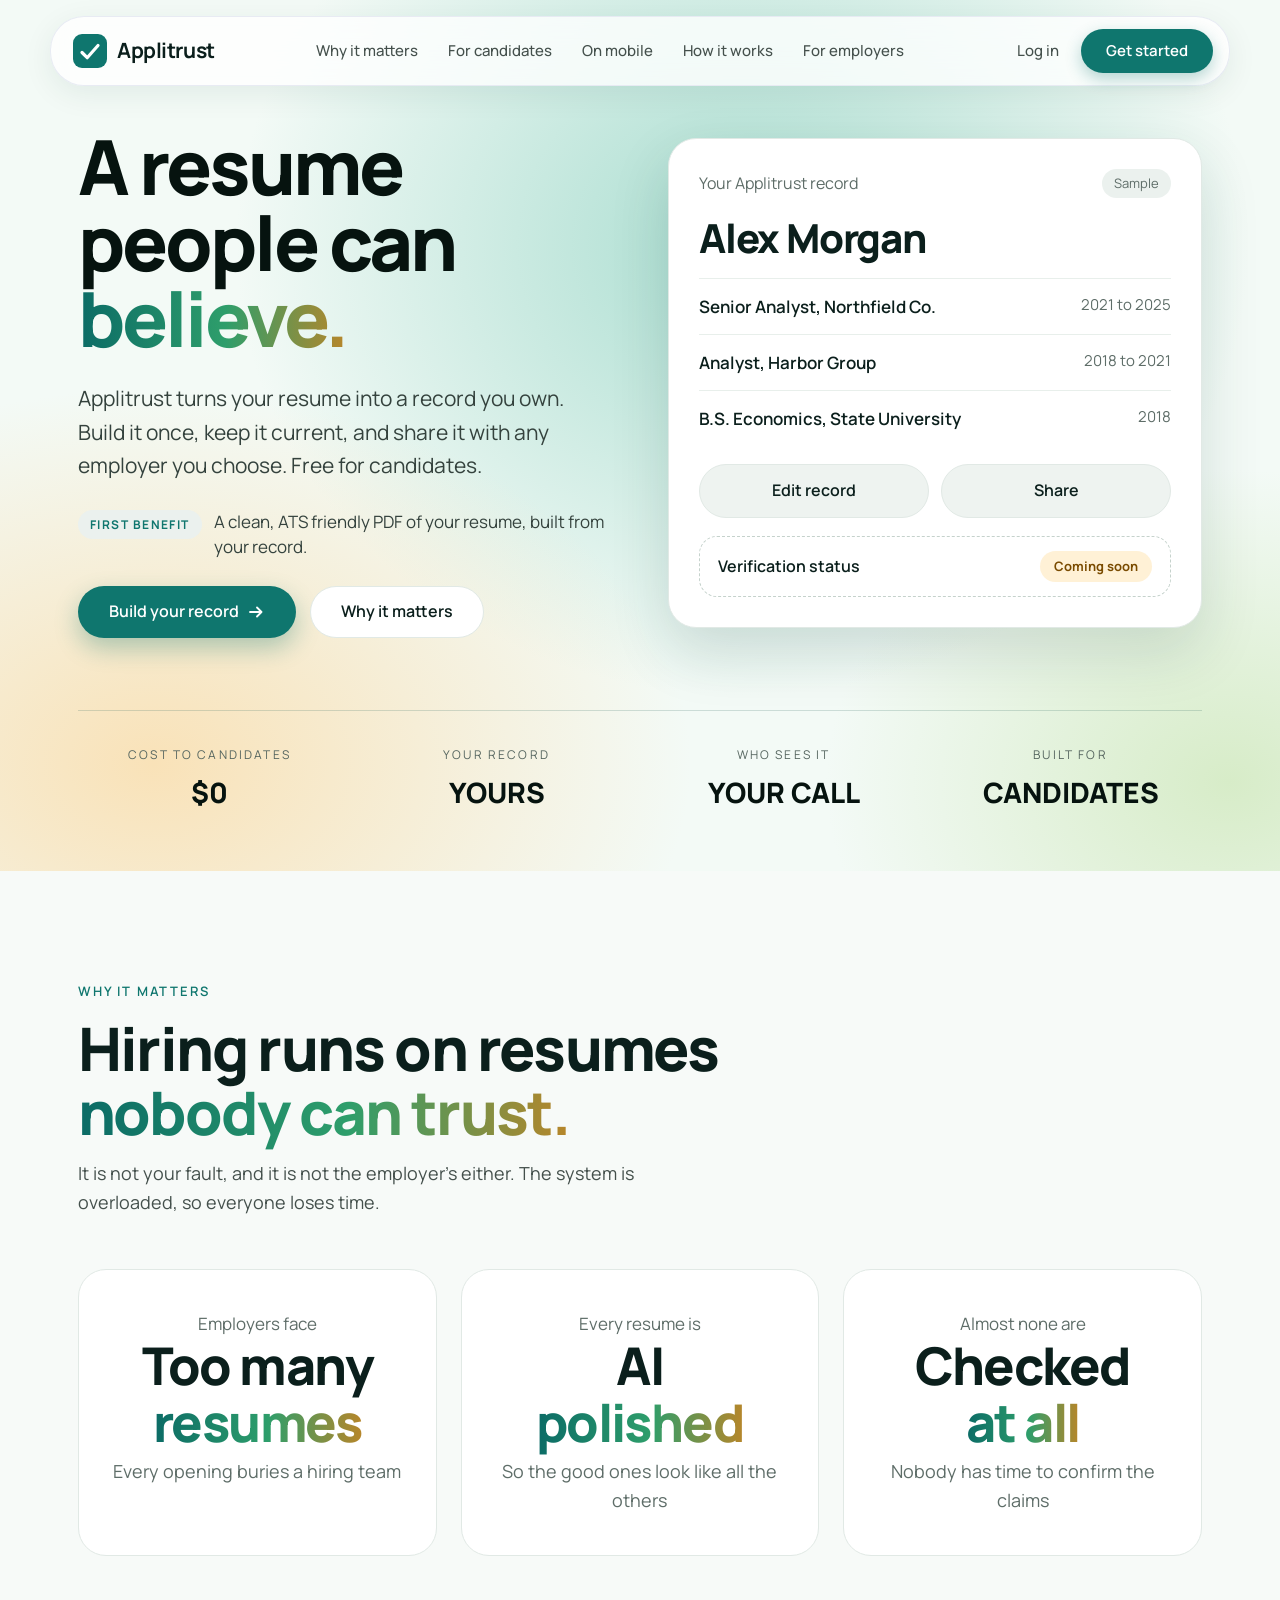
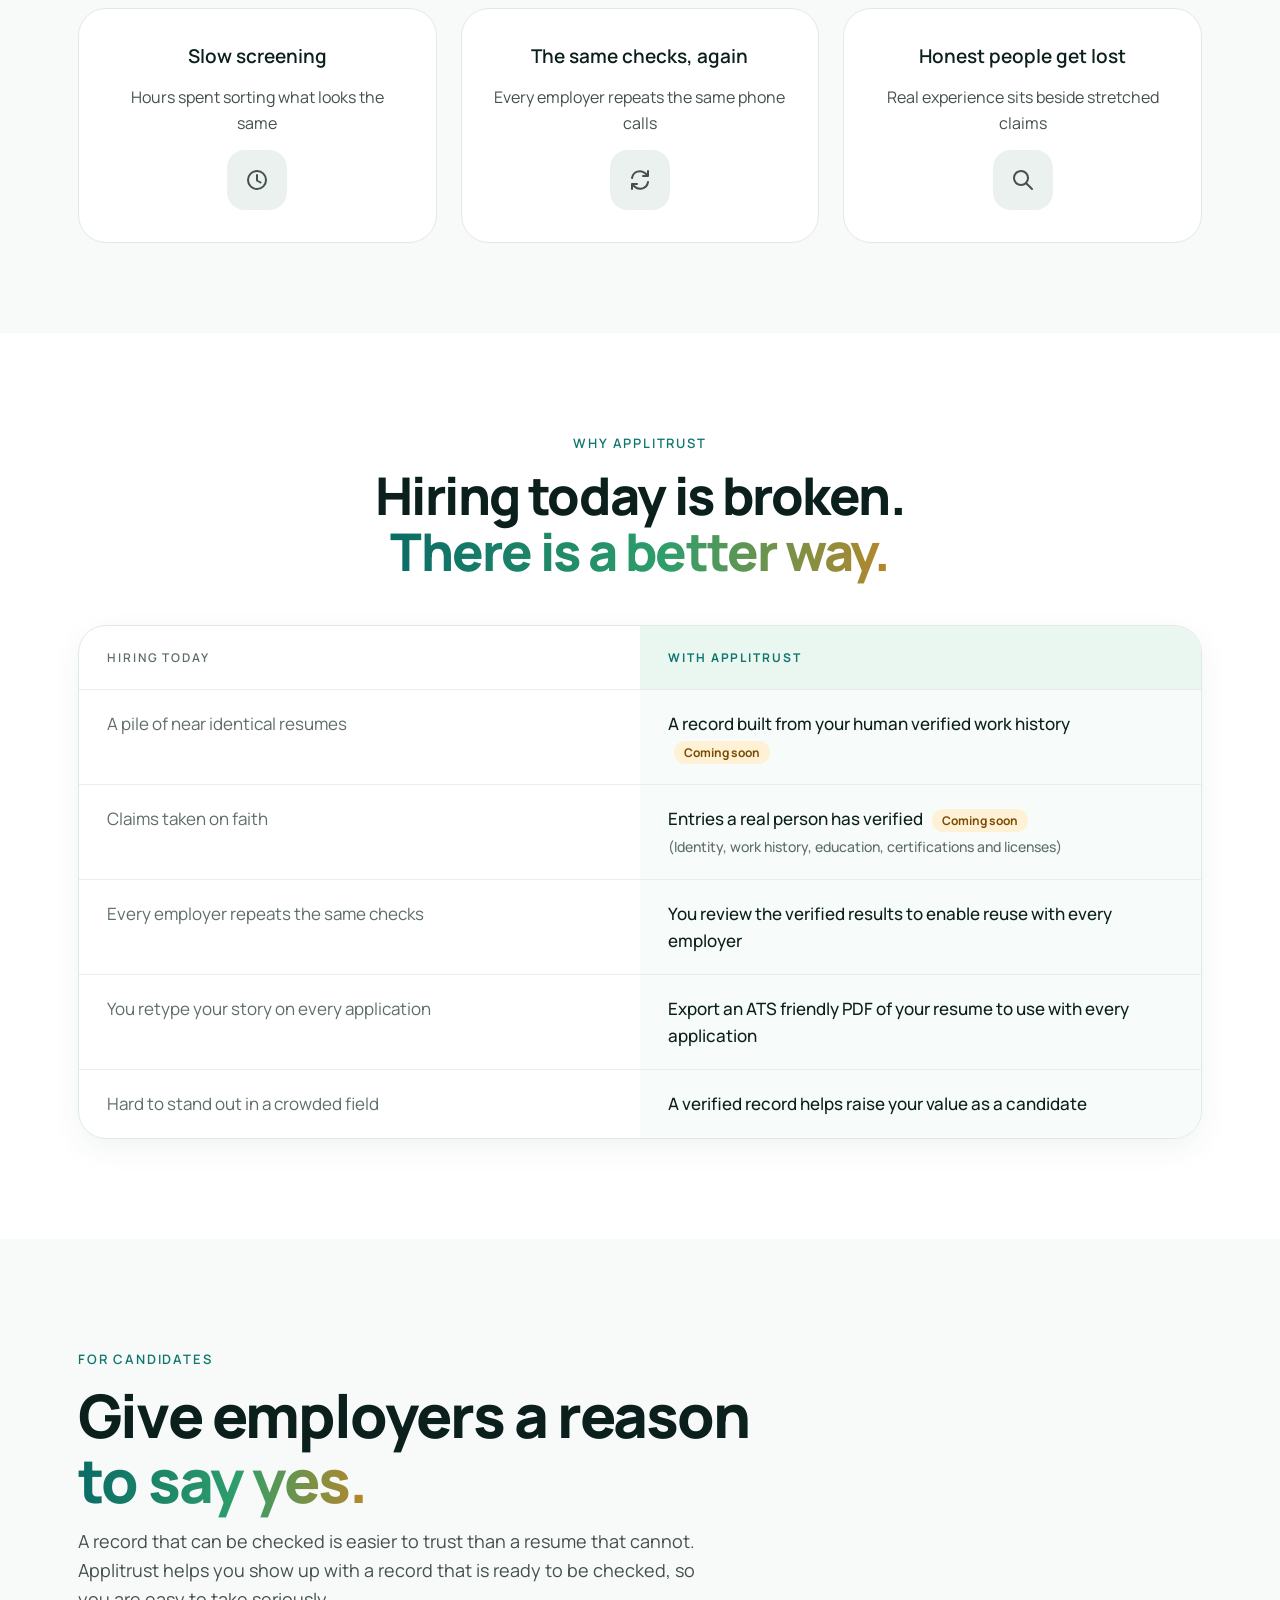
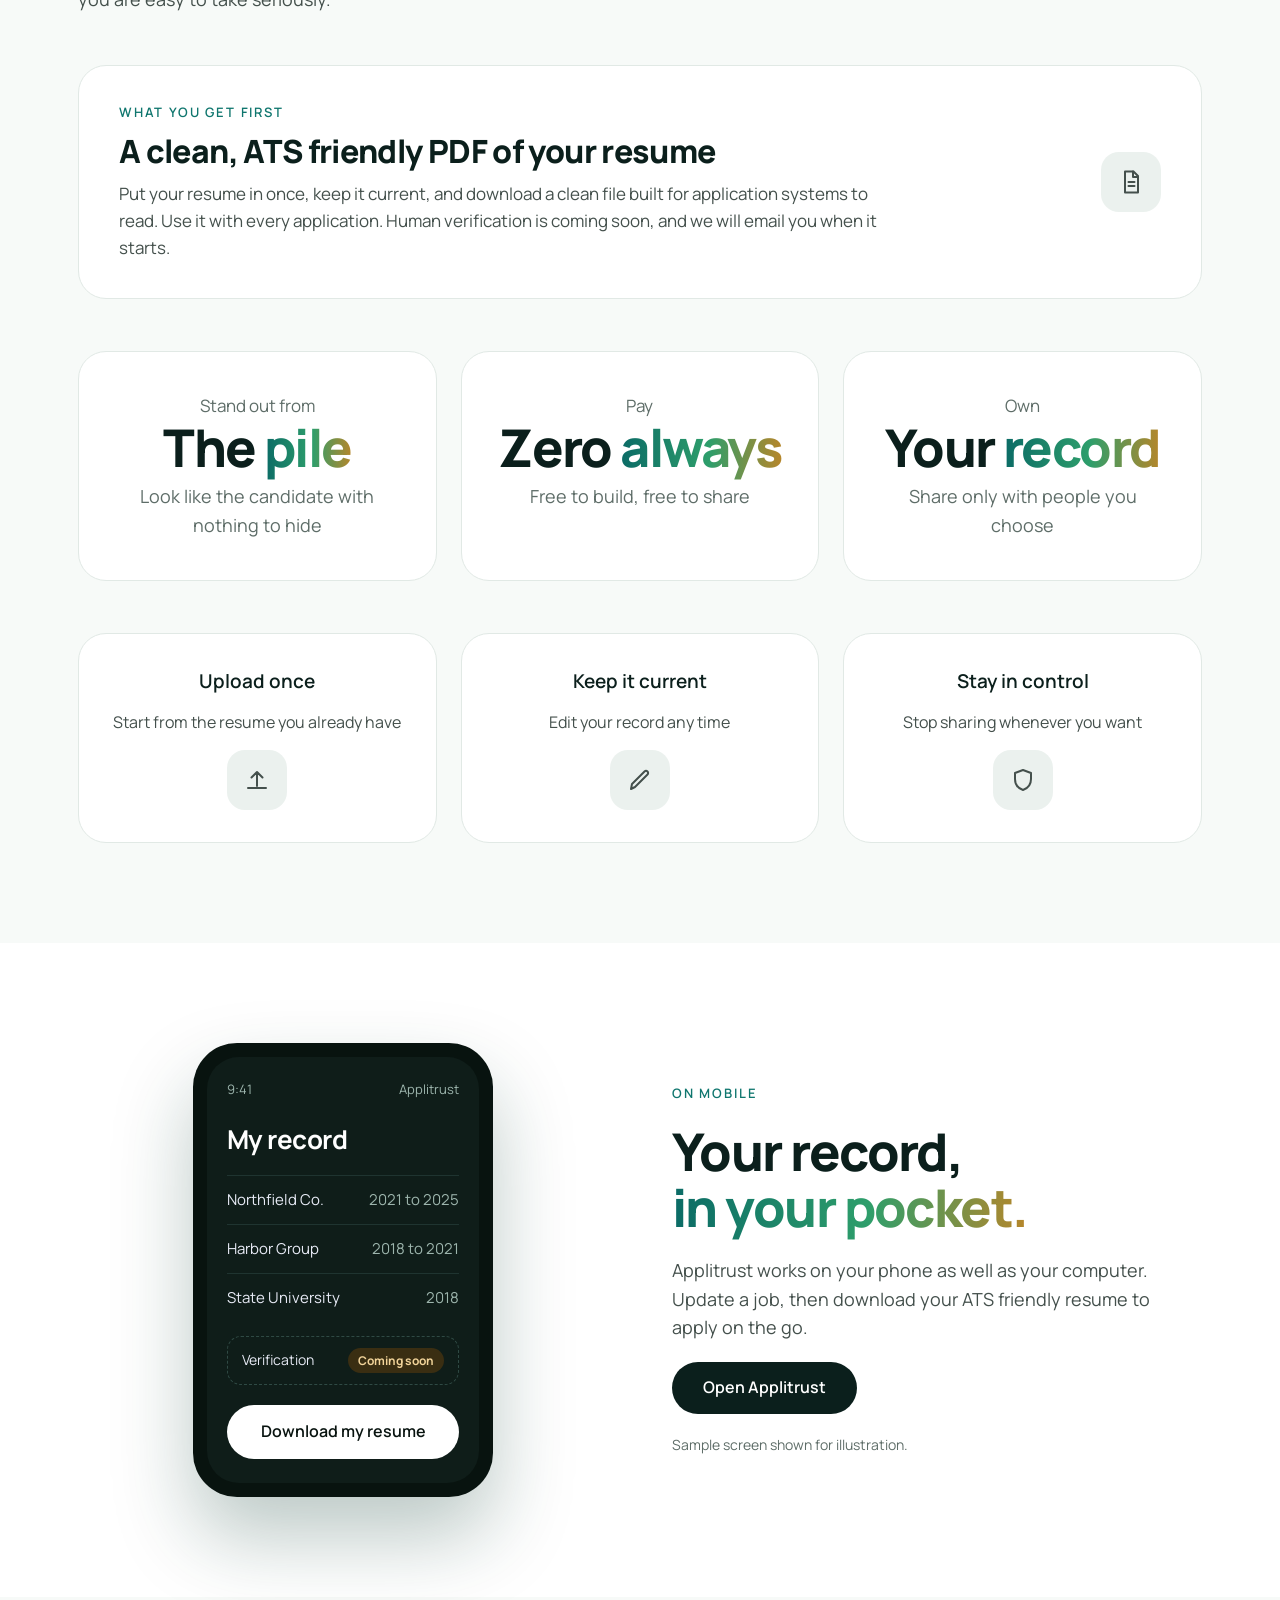
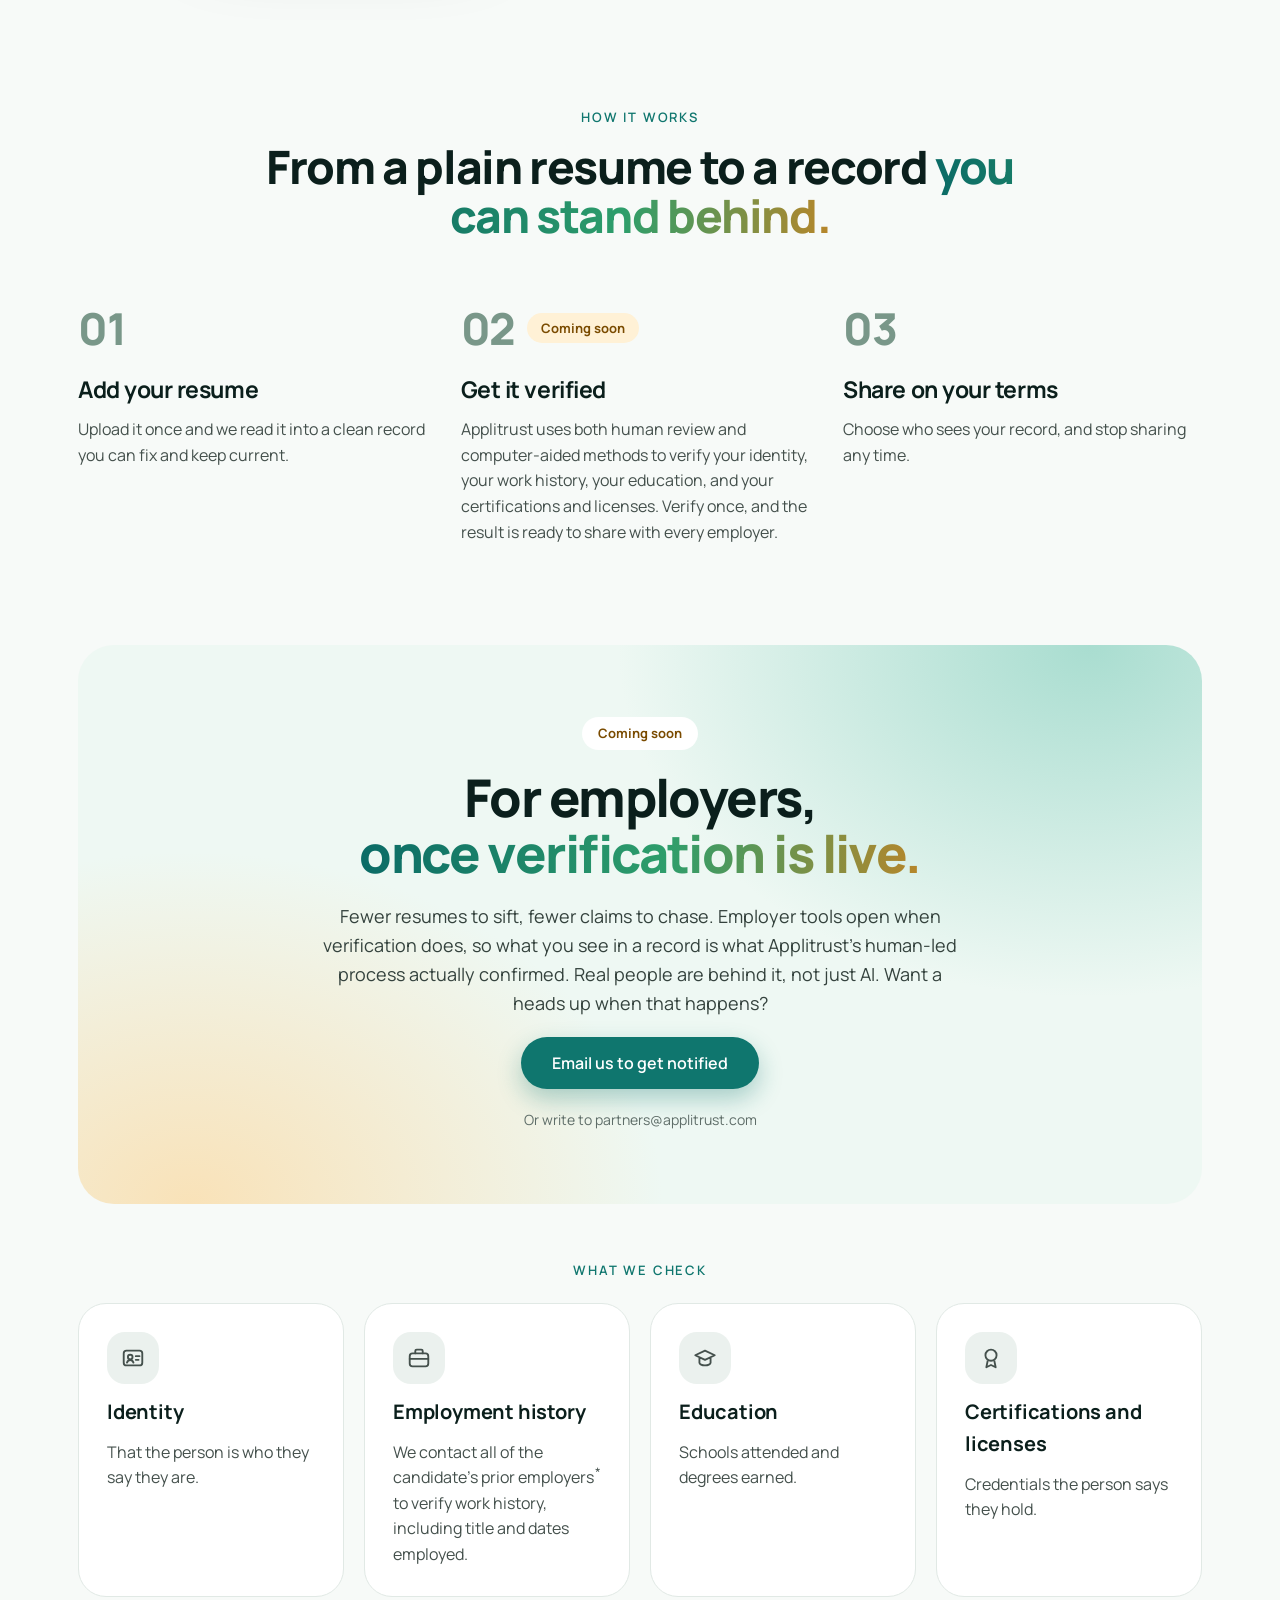
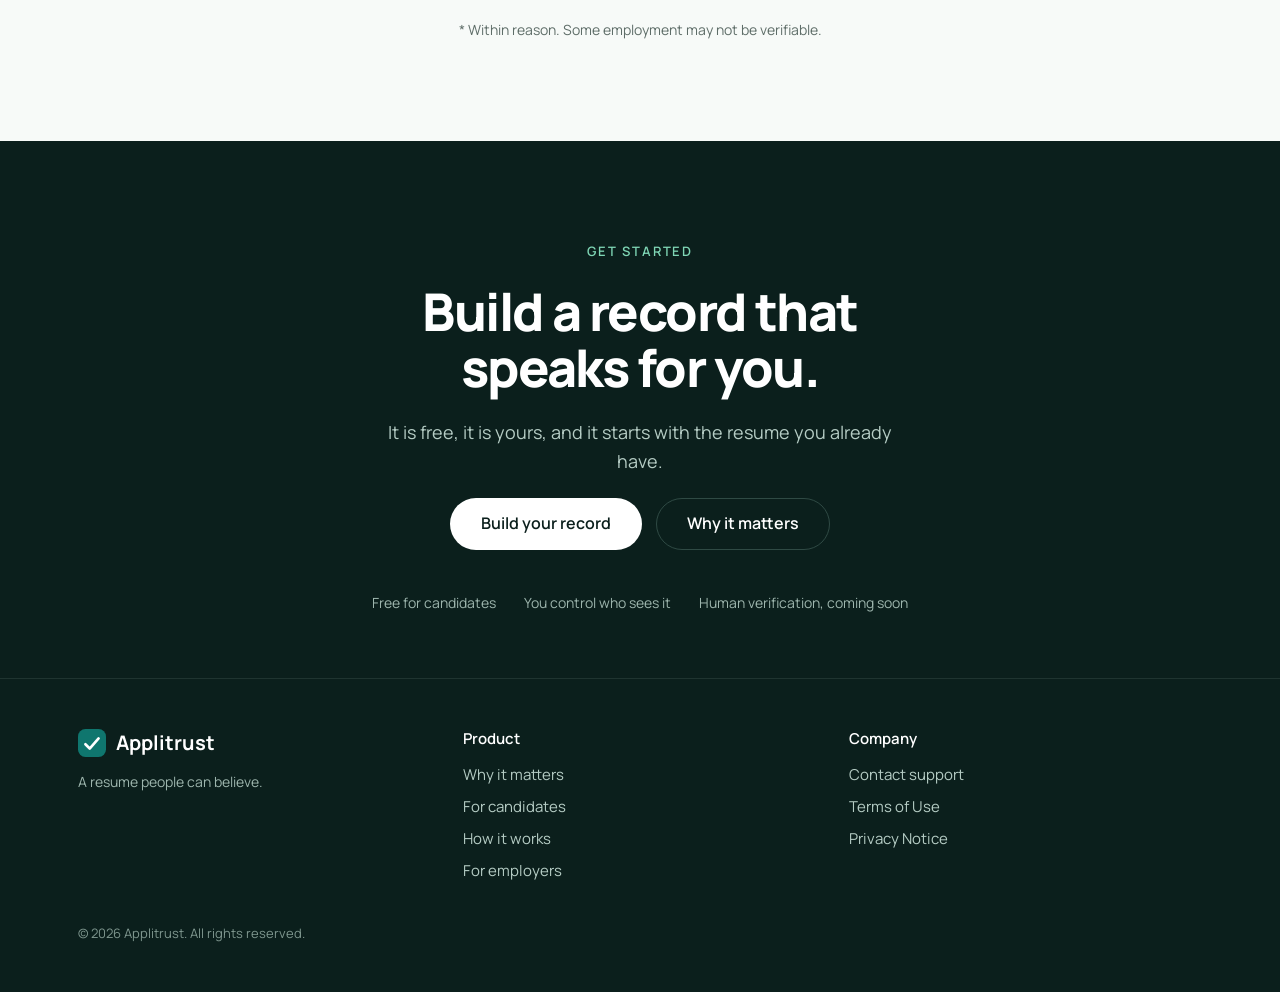
==== index.html @ b1ae364a "Add Applitrust marketing site files Co-Authored-By: Claude Sonnet 5.5 <noreply@anthropic.com>" ====
<!doctype html>
<html lang="en">
<head>
<meta charset="utf-8">
<meta name="viewport" content="width=device-width, initial-scale=1">
<title>Applitrust: a resume people can believe</title>
<meta name="description" content="Applitrust turns your resume into a record you own. Build it once, keep it current, and share it with any employer you choose. Free for candidates.">
<!-- Remove the next line at launch. It keeps search engines away until the site is ready. -->
<meta name="robots" content="noindex">
<meta property="og:type" content="website">
<meta property="og:title" content="Applitrust: a resume people can believe">
<meta property="og:description" content="Applitrust turns your resume into a record you own. Build it once, keep it current, and share it with any employer you choose. Free for candidates.">
<link rel="icon" href="data:image/svg+xml,%3Csvg xmlns='http://www.w3.org/2000/svg' viewBox='0 0 34 34'%3E%3Crect width='34' height='34' rx='9' fill='%230F766E'/%3E%3Cpath d='M9 18.5l5.2 5.2L25 11.5' fill='none' stroke='%23fff' stroke-width='3.2' stroke-linecap='round' stroke-linejoin='round'/%3E%3C/svg%3E">
<!-- This page makes no outside request: the Manrope font, the style sheet and the script are all this site's own files. -->
<link rel="stylesheet" href="styles.css">
<script src="script.js" defer></script>
</head>
<body id="top">
<a class="skip-link" href="#main">Skip to content</a>

<header class="site-header">
  <nav class="nav" aria-label="Main">
    <a class="brand" href="#top">
      <svg width="34" height="34" viewBox="0 0 34 34" aria-hidden="true" focusable="false"><rect width="34" height="34" rx="9" fill="#0F766E"/><path d="M9 18.5l5.2 5.2L25 11.5" fill="none" stroke="#fff" stroke-width="3.2" stroke-linecap="round" stroke-linejoin="round"/></svg>
      Applitrust
    </a>
    <button class="menu-btn" type="button" aria-expanded="false" aria-controls="nav-links">Menu</button>
    <ul class="nav-links" id="nav-links">
      <li><a href="#problem">Why it matters</a></li>
      <li><a href="#candidates">For candidates</a></li>
      <li><a href="#app">On mobile</a></li>
      <li><a href="#how">How it works</a></li>
      <li><a href="#employers">For employers</a></li>
    </ul>
    <div class="nav-actions">
      <a class="login" href="mailto:betatest@applitrust.com?subject=Applitrust%20beta%20testing" data-app-link>Log in</a>
      <a class="btn btn-teal btn-sm" href="mailto:betatest@applitrust.com?subject=Applitrust%20beta%20testing" data-app-link>Get started</a>
    </div>
  </nav>
</header>

<main id="main" tabindex="-1">

<!-- hero -->
<section class="hero" aria-labelledby="hero-title">
  <div class="wrap hero-grid">
    <div class="hero-copy">
      <h1 id="hero-title">A resume<br>people can<br><span class="grad">believe.</span></h1>
      <p class="lead">Applitrust turns your resume into a record you own. Build it once, keep it current, and share it with any employer you choose. Free for candidates.</p>
      <div class="first-benefit"><span class="first-benefit-pill">First benefit</span><span class="first-benefit-text">A clean, ATS friendly PDF of your resume, built from your record.</span></div>
      <div class="btn-row">
        <a class="btn btn-teal btn-shadow" href="mailto:betatest@applitrust.com?subject=Applitrust%20beta%20testing" data-app-link>Build your record<svg width="18" height="18" viewBox="0 0 18 18" aria-hidden="true" focusable="false"><path d="M3 9h11M10 4.5L14.5 9 10 13.5" fill="none" stroke="#fff" stroke-width="1.8" stroke-linecap="round" stroke-linejoin="round"/></svg></a>
        <a class="btn btn-white" href="#problem">Why it matters</a>
      </div>
    </div>

    <div class="card record-card" role="group" aria-label="Sample Applitrust record">
      <div class="record-top"><span>Your Applitrust record</span><span class="chip">Sample</span></div>
      <div class="record-name">Alex Morgan</div>
      <div class="record-rows">
        <div class="record-row"><span class="record-role">Senior Analyst, Northfield Co.</span><span class="record-dates">2021 to 2025</span></div>
        <div class="record-row"><span class="record-role">Analyst, Harbor Group</span><span class="record-dates">2018 to 2021</span></div>
        <div class="record-row"><span class="record-role">B.S. Economics, State University</span><span class="record-dates">2018</span></div>
      </div>
      <div class="record-actions">
        <div class="pill-box">Edit record</div>
        <div class="pill-box">Share</div>
      </div>
      <div class="status-row">
        <span class="status-label">Verification status</span>
        <span class="soon">Coming soon</span>
      </div>
    </div>
  </div>

  <div class="wrap stats-wrap">
    <div class="stats">
      <div class="stat" data-reveal><div class="stat-label">Cost to candidates</div><div class="stat-value">$0</div></div>
      <div class="stat" data-reveal><div class="stat-label">Your record</div><div class="stat-value">YOURS</div></div>
      <div class="stat" data-reveal><div class="stat-label">Who sees it</div><div class="stat-value">YOUR CALL</div></div>
      <div class="stat" data-reveal><div class="stat-label">Built for</div><div class="stat-value">CANDIDATES</div></div>
    </div>
  </div>
</section>

<!-- the problem -->
<section id="problem" class="wrap section" aria-labelledby="problem-title">
  <div class="section-head">
    <div class="eyebrow">Why it matters</div>
    <h2 class="h2 h2-60" id="problem-title">Hiring runs on resumes<br><span class="grad">nobody can trust.</span></h2>
    <p class="section-lead">It is not your fault, and it is not the employer's either. The system is overloaded, so everyone loses time.</p>
  </div>
  <div class="grid3">
    <div class="card tile" data-reveal><div class="tile-small">Employers face</div><div class="tile-big">Too many <br><span class="grad">resumes</span></div><div class="tile-note">Every opening buries a hiring team</div></div>
    <div class="card tile" data-reveal><div class="tile-small">Every resume is</div><div class="tile-big">AI <br><span class="grad">polished</span></div><div class="tile-note">So the good ones look like all the others</div></div>
    <div class="card tile" data-reveal><div class="tile-small">Almost none are</div><div class="tile-big">Checked <br><span class="grad">at all</span></div><div class="tile-note">Nobody has time to confirm the claims</div></div>
  </div>
  <div class="grid3">
    <div class="card feature" data-reveal><h3>Slow screening</h3><p>Hours spent sorting what looks the same</p><div class="ico"><svg width="28" height="28" viewBox="0 0 28 28" aria-hidden="true" focusable="false"><circle cx="14" cy="14" r="9" fill="none" stroke="#44504C" stroke-width="2"/><path d="M14 9v5.500l3.500 2" fill="none" stroke="#44504C" stroke-width="2" stroke-linecap="round" stroke-linejoin="round"/></svg></div></div>
    <div class="card feature" data-reveal><h3>The same checks, again</h3><p>Every employer repeats the same phone calls</p><div class="ico"><svg width="28" height="28" viewBox="0 0 28 28" aria-hidden="true" focusable="false"><path d="M6 12a8 8 0 0113.500-4.500L22 10M22 16a8 8 0 01-13.500 4.500L6 18M22 5v5h-5M6 23v-5h5" fill="none" stroke="#44504C" stroke-width="2" stroke-linecap="round" stroke-linejoin="round"/></svg></div></div>
    <div class="card feature" data-reveal><h3>Honest people get lost</h3><p>Real experience sits beside stretched claims</p><div class="ico"><svg width="28" height="28" viewBox="0 0 28 28" aria-hidden="true" focusable="false"><circle cx="12" cy="12" r="7" fill="none" stroke="#44504C" stroke-width="2"/><path d="M17.500 17.500L23 23" stroke="#44504C" stroke-width="2" stroke-linecap="round"/></svg></div></div>
  </div>
</section>

<!-- comparison -->
<section class="band-white" aria-labelledby="compare-title">
  <div class="wrap section-inner">
    <div class="section-head centered">
      <div class="eyebrow">Why Applitrust</div>
      <h2 class="h2" id="compare-title">Hiring today is broken.<br><span class="grad">There is a better way.</span></h2>
    </div>
    <div class="card compare" role="table" aria-label="Hiring today compared with Applitrust">
      <div class="compare-group" role="rowgroup">
        <div class="row" role="row"><div class="colhead" role="columnheader">Hiring today</div><div class="colhead colhead-r" role="columnheader">With Applitrust</div></div>
      </div>
      <div class="compare-group" role="rowgroup">
        <div class="row" role="row" data-reveal><div class="cellL" role="cell">A pile of near identical resumes</div><div class="cellR" role="cell">A record built from your human verified work history <span class="soon soon-sm">Coming soon</span></div></div>
        <div class="row" role="row" data-reveal><div class="cellL" role="cell">Claims taken on faith</div><div class="cellR" role="cell"><div>Entries a real person has verified <span class="soon soon-sm">Coming soon</span></div><div class="cell-sub">(Identity, work history, education, certifications and licenses)</div></div></div>
        <div class="row" role="row" data-reveal><div class="cellL" role="cell">Every employer repeats the same checks</div><div class="cellR" role="cell">You review the verified results to enable reuse with every employer</div></div>
        <div class="row" role="row" data-reveal><div class="cellL" role="cell">You retype your story on every application</div><div class="cellR" role="cell">Export an ATS friendly PDF of your resume to use with every application</div></div>
        <div class="row" role="row" data-reveal><div class="cellL" role="cell">Hard to stand out in a crowded field</div><div class="cellR" role="cell">A verified record helps raise your value as a candidate</div></div>
      </div>
    </div>
  </div>
</section>

<!-- candidates -->
<section id="candidates" class="wrap section section-wide" aria-labelledby="candidates-title">
  <div class="section-head">
    <div class="eyebrow">For candidates</div>
    <h2 class="h2 h2-60" id="candidates-title">Give employers a reason<br><span class="grad">to say yes.</span></h2>
    <p class="section-lead lead-620">A record that can be checked is easier to trust than a resume that cannot. Applitrust helps you show up with a record that is ready to be checked, so you are easy to take seriously.</p>
  </div>
  <div class="card benefit-card" data-reveal>
    <div class="benefit-copy">
      <div class="eyebrow">What you get first</div>
      <h3 class="benefit-title">A clean, ATS friendly PDF of your resume</h3>
      <p class="benefit-body">Put your resume in once, keep it current, and download a clean file built for application systems to read. Use it with every application. Human verification is coming soon, and we will email you when it starts.</p>
    </div>
    <div class="ico"><svg width="28" height="28" viewBox="0 0 28 28" aria-hidden="true" focusable="false"><path d="M8 3.500h8.500L21 8v16.500H8V3.500z" fill="none" stroke="#44504C" stroke-width="2" stroke-linejoin="round"/><path d="M16 3.500V9h5M11.500 14h6M11.500 18h6" fill="none" stroke="#44504C" stroke-width="2" stroke-linecap="round" stroke-linejoin="round"/></svg></div>
  </div>
  <div class="grid3">
    <div class="card tile" data-reveal><div class="tile-small">Stand out from</div><div class="tile-big">The <span class="grad">pile</span></div><div class="tile-note">Look like the candidate with nothing to hide</div></div>
    <div class="card tile" data-reveal><div class="tile-small">Pay</div><div class="tile-big">Zero <span class="grad">always</span></div><div class="tile-note">Free to build, free to share</div></div>
    <div class="card tile" data-reveal><div class="tile-small">Own</div><div class="tile-big">Your <span class="grad">record</span></div><div class="tile-note">Share only with people you choose</div></div>
  </div>
  <div class="grid3">
    <div class="card feature" data-reveal><h3>Upload once</h3><p>Start from the resume you already have</p><div class="ico"><svg width="28" height="28" viewBox="0 0 28 28" aria-hidden="true" focusable="false"><path d="M14 20V6M8.500 11.500L14 6l5.500 5.500M5 22h18" fill="none" stroke="#44504C" stroke-width="2" stroke-linecap="round" stroke-linejoin="round"/></svg></div></div>
    <div class="card feature" data-reveal><h3>Keep it current</h3><p>Edit your record any time</p><div class="ico"><svg width="28" height="28" viewBox="0 0 28 28" aria-hidden="true" focusable="false"><path d="M5 23l1-5L18.500 5.500a2.100 2.100 0 013 3L9 21l-4 2z" fill="none" stroke="#44504C" stroke-width="2" stroke-linejoin="round"/></svg></div></div>
    <div class="card feature" data-reveal><h3>Stay in control</h3><p>Stop sharing whenever you want</p><div class="ico"><svg width="28" height="28" viewBox="0 0 28 28" aria-hidden="true" focusable="false"><path d="M14 4l8 3v6c0 5.200-3.300 9.400-8 11-4.700-1.600-8-5.800-8-11V7l8-3z" fill="none" stroke="#44504C" stroke-width="2" stroke-linejoin="round"/></svg></div></div>
  </div>
</section>

<!-- phone -->
<section id="app" class="band-white" aria-labelledby="app-title">
  <div class="wrap phone-grid">
    <div class="phone-wrap">
      <!-- SAMPLE SCREEN. To be replaced later with a real screenshot of the Applitrust record screen. -->
      <div class="phone" role="img" aria-label="Sample phone screen. My record lists three entries: Northfield Co., 2021 to 2025; Harbor Group, 2018 to 2021; State University, 2018. A Verification row is marked Coming soon. A Download my resume button is at the bottom.">
        <div class="phone-screen" aria-hidden="true">
          <div class="phone-status"><span>9:41</span><span>Applitrust</span></div>
          <div class="phone-title">My record</div>
          <div class="phone-rows">
            <div class="phone-row"><span>Northfield Co.</span><span class="phone-dates">2021 to 2025</span></div>
            <div class="phone-row"><span>Harbor Group</span><span class="phone-dates">2018 to 2021</span></div>
            <div class="phone-row"><span>State University</span><span class="phone-dates">2018</span></div>
          </div>
          <div class="phone-verify"><span>Verification</span><span class="soon-dark">Coming soon</span></div>
          <div class="phone-share">Download my resume</div>
        </div>
      </div>
    </div>
    <div class="app-copy">
      <div class="eyebrow">On mobile</div>
      <h2 class="h2" id="app-title">Your record,<br><span class="grad">in your pocket.</span></h2>
      <p class="app-lead">Applitrust works on your phone as well as your computer. Update a job, then download your ATS friendly resume to apply on the go.</p>
      <div><a class="btn btn-dark" href="mailto:betatest@applitrust.com?subject=Applitrust%20beta%20testing" data-app-link>Open Applitrust</a></div>
      <div class="caption">Sample screen shown for illustration.</div>
    </div>
  </div>
</section>

<!-- how it works (compact) -->
<section id="how" class="wrap section section-wide" aria-labelledby="how-title">
  <div class="section-head centered narrow">
    <div class="eyebrow">How it works</div>
    <h2 class="h2 h2-46" id="how-title">From a plain resume to a record <span class="grad">you can stand behind.</span></h2>
  </div>
  <div class="grid3">
    <div class="step" data-reveal><div class="step-num" aria-hidden="true">01</div><h3>Add your resume</h3><p>Upload it once and we read it into a clean record you can fix and keep current.</p></div>
    <div class="step" data-reveal><div class="step-top"><span class="step-num" aria-hidden="true">02</span><span class="soon">Coming soon</span></div><h3>Get it verified</h3><p>Applitrust uses both human review and computer-aided methods to verify your identity, your work history, your education, and your certifications and licenses. Verify once, and the result is ready to share with every employer.</p></div>
    <div class="step" data-reveal><div class="step-num" aria-hidden="true">03</div><h3>Share on your terms</h3><p>Choose who sees your record, and stop sharing any time.</p></div>
  </div>
</section>

<!-- employers -->
<section id="employers" class="wrap employers-wrap" aria-labelledby="employers-title">
  <div class="employers" data-reveal>
    <span class="soon soon-white">Coming soon</span>
    <h2 class="h2 h2-52" id="employers-title">For employers,<br><span class="grad">once verification is live.</span></h2>
    <p class="employers-lead">Fewer resumes to sift, fewer claims to chase. Employer tools open when verification does, so what you see in a record is what Applitrust's human-led process actually confirmed. Real people are behind it, not just AI. Want a heads up when that happens?</p>
    <a class="btn btn-teal btn-shadow" href="mailto:partners@applitrust.com?subject=Employer%20updates">Email us to get notified</a>
    <p class="employers-note">Or write to partners@applitrust.com</p>
  </div>

  <div class="checks">
    <h3 class="eyebrow checks-label">What we check</h3>
    <ul class="checks-grid">
      <li class="card check-tile" data-reveal><div class="ico ico-sm"><svg width="26" height="26" viewBox="0 0 28 28" aria-hidden="true" focusable="false"><rect x="4" y="6" width="20" height="16" rx="3" fill="none" stroke="#44504C" stroke-width="2"/><circle cx="11" cy="13" r="2.500" fill="none" stroke="#44504C" stroke-width="2"/><path d="M7.500 19c.8-2 2-2.800 3.500-2.800S13.700 17 14.500 19M17 12h4M17 16h3" fill="none" stroke="#44504C" stroke-width="2" stroke-linecap="round"/></svg></div><h4>Identity</h4><p>That the person is who they say they are.</p></li>
      <li class="card check-tile" data-reveal><div class="ico ico-sm"><svg width="26" height="26" viewBox="0 0 28 28" aria-hidden="true" focusable="false"><rect x="4" y="9" width="20" height="14" rx="3" fill="none" stroke="#44504C" stroke-width="2"/><path d="M10 9V6.500A1.500 1.500 0 0111.500 5h5A1.500 1.500 0 0118 6.500V9M4 15h20" fill="none" stroke="#44504C" stroke-width="2" stroke-linecap="round"/></svg></div><h4>Employment history</h4><p>We contact all of the candidate's prior employers<span class="fn-mark">*</span> to verify work history, including title and dates employed.</p></li>
      <li class="card check-tile" data-reveal><div class="ico ico-sm"><svg width="26" height="26" viewBox="0 0 28 28" aria-hidden="true" focusable="false"><path d="M14 6L3.500 11 14 16l10.500-5L14 6zM8 14v5c0 1.500 2.700 3 6 3s6-1.500 6-3v-5" fill="none" stroke="#44504C" stroke-width="2" stroke-linejoin="round"/></svg></div><h4>Education</h4><p>Schools attended and degrees earned.</p></li>
      <li class="card check-tile" data-reveal><div class="ico ico-sm"><svg width="26" height="26" viewBox="0 0 28 28" aria-hidden="true" focusable="false"><circle cx="14" cy="11" r="6" fill="none" stroke="#44504C" stroke-width="2"/><path d="M10.500 16.500L9 24l5-2.500 5 2.500-1.500-7.500" fill="none" stroke="#44504C" stroke-width="2" stroke-linejoin="round"/></svg></div><h4>Certifications and licenses</h4><p>Credentials the person says they hold.</p></li>
    </ul>
    <p class="checks-note" data-reveal><span aria-hidden="true">*</span> Within reason. Some employment may not be verifiable.</p>
  </div>
</section>

<!-- final call to action -->
<section class="cta dark" aria-labelledby="cta-title">
  <div class="wrap cta-inner">
    <div class="cta-eyebrow">Get started</div>
    <h2 class="h2 h2-white" id="cta-title">Build a record that<br>speaks for you.</h2>
    <p class="cta-lead">It is free, it is yours, and it starts with the resume you already have.</p>
    <div class="btn-row btn-row-center">
      <a class="btn btn-white-solid" href="mailto:betatest@applitrust.com?subject=Applitrust%20beta%20testing" data-app-link>Build your record</a>
      <a class="btn btn-ghost-dark" href="#problem">Why it matters</a>
    </div>
    <ul class="cta-points">
      <li>Free for candidates</li><li>You control who sees it</li><li>Human verification, coming soon</li>
    </ul>
  </div>
</section>

</main>

<footer class="footer dark">
  <div class="wrap footer-grid">
    <div class="footer-brand">
      <div class="footer-logo"><svg width="28" height="28" viewBox="0 0 34 34" aria-hidden="true" focusable="false"><rect width="34" height="34" rx="9" fill="#0F766E"/><path d="M9 18.500l5.200 5.200L25 11.500" fill="none" stroke="#fff" stroke-width="3.200" stroke-linecap="round" stroke-linejoin="round"/></svg>Applitrust</div>
      <div class="footer-tag">A resume people can believe.</div>
    </div>
    <nav aria-label="Footer: product"><h2 class="fh">Product</h2><ul class="fl-list">
      <li><a href="#problem">Why it matters</a></li>
      <li><a href="#candidates">For candidates</a></li>
      <li><a href="#how">How it works</a></li>
      <li><a href="#employers">For employers</a></li>
    </ul></nav>
    <div><h2 class="fh">Company</h2><ul class="fl-list">
      <li><a href="mailto:support@applitrust.com">Contact support</a></li>
      <li><a href="terms.html">Terms of Use</a></li>
      <li><a href="privacy.html">Privacy Notice</a></li>
    </ul></div>
  </div>
  <div class="wrap copyright">&copy; 2026 Applitrust. All rights reserved.</div>
</footer>

<!-- Pop-up shown by the buttons that used to open the app. Without JavaScript the same buttons are plain email links. To go live later, set APP_URL in script.js. -->
<dialog class="beta-dialog" id="beta-dialog" aria-labelledby="beta-title" aria-describedby="beta-body">
  <h2 id="beta-title">Applitrust is in private testing</h2>
  <p id="beta-body">If you would like to help test the new features, email betatest@applitrust.com.</p>
  <div class="beta-actions">
    <a class="btn btn-teal" href="mailto:betatest@applitrust.com?subject=Applitrust%20beta%20testing">Email us</a>
    <button type="button" class="btn btn-white" data-close>Close</button>
  </div>
</dialog>

</body>
</html>
---- styles.css ----
/* Applitrust home page. Colors and sizes live in the variables below. */
/* Manrope is served from this site's own fonts folder (SIL Open Font License, see fonts/OFL.txt). One variable file covers every weight the site uses (400 to 800); no request leaves this site. */
@font-face { font-family: 'Manrope'; font-style: normal; font-weight: 200 800; font-display: swap; src: url('fonts/Manrope-latin-variable.woff2') format('woff2'); unicode-range: U+0000-00FF, U+0131, U+0152-0153, U+02BB-02BC, U+02C6, U+02DA, U+02DC, U+0304, U+0308, U+0329, U+2000-206F, U+20AC, U+2122, U+2191, U+2193, U+2212, U+2215, U+FEFF, U+FFFD; }
:root {
  /* colors */
  --bg: #F7FAF8;
  --hero-base: #F3FAF6;
  --white: #FFFFFF;
  --ink: #0B1F1C;
  --ink-strong: #06130F;
  --body: #44504C;
  --body-lead: #34423D;
  --muted: #5E6D68;
  --muted-label: #55655F;
  --teal: #0F766E;
  --teal-dark: #0B6B66;
  --green: #2E9E6B;
  --gold: #B7862A;
  --line: #E1E9E5;
  --line-soft: #E8EFEB;
  --chip: #EBF1EE;
  --chip-2: #EEF3F0;
  --cell-r: #F7FBF9;
  --colhead-r-bg: #EAF6F0;
  --dashed: #C5D2CC;
  --step-num: #799789;
  --warn-text: #7A4B00;
  --warn-bg: #FFF1D6;
  --dark: #0B1F1C;
  --dark-line: #1F3430;
  --dark-line-2: #2F4A44;
  --dark-muted: #9DB5AD;
  --dark-soft: #B5CCC4;
  --dark-link: #B5CCC4;
  --dark-copy: #7E968E;
  --dark-eyebrow: #7FD6B5;
  --phone-body: #08130F;
  --phone-screen: #0F1D19;
  --phone-text: #E8EBF6;
  --focus-light: #0B1F1C;
  --focus-dark: #FFFFFF;
  /* type */
  --font: 'Manrope', system-ui, -apple-system, 'Segoe UI', Roboto, Arial, sans-serif;
  --fs-body: 18px;
  --fs-h1: clamp(46px, 9.2vw, 76px);
  --fs-h2: clamp(34px, 5.6vw, 52px);
  --fs-h2-60: clamp(36px, 6.4vw, 60px);
  --fs-h2-52: clamp(34px, 5.6vw, 52px);
  --fs-h2-46: clamp(30px, 5vw, 46px);
  --fs-tile: clamp(36px, 4.8vw, 52px);
  /* spacing and shape */
  --wrap: 1180px;
  --gutter: 28px;
  --radius-card: 28px;
  --radius-pill: 999px;
  --nav-top: 16px;
  --nav-pull: -92px;
}

*, *::before, *::after { box-sizing: border-box; }
html { scroll-padding-top: 110px; -webkit-text-size-adjust: 100%; }
@media (prefers-reduced-motion: no-preference) { html { scroll-behavior: smooth; } }
body { margin: 0; background: var(--bg); color: var(--body); font-family: var(--font); font-size: var(--fs-body); line-height: 1.6; overflow-x: hidden; }
img, svg { max-width: 100%; }
a { color: inherit; text-decoration: none; }
h1, h2, h3, h4, p, ul { margin: 0; padding: 0; }
ul { list-style: none; }
main:focus { outline: none; }

/* focus ring: dark on light backgrounds, white on dark ones, at least 3 to 1 either way */
:focus-visible { outline: 3px solid var(--focus-light); outline-offset: 3px; border-radius: 6px; }
.dark :focus-visible { outline-color: var(--focus-dark); }
.btn:focus-visible, .menu-btn:focus-visible { border-radius: var(--radius-pill); }

.skip-link { position: absolute; left: 16px; top: -80px; z-index: 100; background: var(--ink); color: #FFFFFF; padding: 12px 20px; border-radius: 12px; font-weight: 600; font-size: 16px; }
.skip-link:focus { top: 12px; outline-color: #FFFFFF; outline-offset: 2px; }

.wrap { max-width: var(--wrap); margin: 0 auto; padding: 0 var(--gutter); }

/* gradient words: solid color first, gradient only where background-clip text works */
.grad { color: var(--teal-dark); }
@supports ((-webkit-background-clip: text) or (background-clip: text)) {
  .grad { background: linear-gradient(90deg, #0B6B66 0%, #2E9E6B 55%, #B7862A 100%); -webkit-background-clip: text; background-clip: text; -webkit-text-fill-color: transparent; color: transparent; }
}
@media (forced-colors: active) { .grad { background: none; -webkit-text-fill-color: currentColor; color: CanvasText; } }

/* buttons */
.btn { display: inline-flex; align-items: center; justify-content: center; gap: 8px; min-height: 52px; padding: 0 30px; border-radius: var(--radius-pill); font-weight: 600; font-size: 16px; border: 1px solid transparent; text-align: center; }
.btn-sm { min-height: 44px; padding: 0 24px; font-size: 15px; }
.btn-teal { background: var(--teal); color: #FFFFFF; }
.btn-shadow { box-shadow: 0 10px 24px rgba(15, 118, 110, 0.32); }
.btn-sm.btn-teal { box-shadow: 0 6px 16px rgba(15, 118, 110, 0.3); }
.btn-white { background: #FFFFFF; color: var(--ink); border-color: var(--line); }
.btn-dark { background: var(--ink); color: #FFFFFF; }
.btn-white-solid { background: #FFFFFF; color: var(--ink); }
.btn-ghost-dark { background: transparent; color: #FFFFFF; border-color: var(--dark-line-2); }
.btn-row { display: flex; flex-wrap: wrap; gap: 14px; }
.btn-row-center { justify-content: center; }

/* floating navigation */
.site-header { position: sticky; top: var(--nav-top); z-index: 20; padding: 0 20px; }
.nav { max-width: 1180px; margin: 0 auto; display: flex; flex-wrap: wrap; gap: 12px; align-items: center; justify-content: space-between; padding: 12px 16px 12px 22px; border-radius: 34px; background: rgba(255, 255, 255, 0.78); -webkit-backdrop-filter: blur(14px); backdrop-filter: blur(14px); border: 1px solid rgba(230, 233, 242, 0.9); box-shadow: 0 8px 30px rgba(15, 60, 50, 0.08); }
@supports not ((backdrop-filter: blur(1px)) or (-webkit-backdrop-filter: blur(1px))) { .nav { background: rgba(255, 255, 255, 0.97); } }
.brand { display: flex; align-items: center; gap: 10px; font-weight: 700; font-size: 21px; color: var(--ink); letter-spacing: -0.02em; }
.nav-links { display: flex; flex-wrap: wrap; gap: 30px; align-items: center; font-size: 15px; font-weight: 500; color: var(--body); }
.nav-actions { display: flex; gap: 10px; align-items: center; }
.login { font-size: 15px; font-weight: 500; padding: 8px 12px; color: var(--body); }
.menu-btn { display: none; align-items: center; min-height: 44px; padding: 0 20px; border-radius: var(--radius-pill); border: 1px solid var(--line); background: #FFFFFF; color: var(--ink); font: inherit; font-size: 15px; font-weight: 600; cursor: pointer; }

/* hero */
.hero { margin-top: var(--nav-pull); padding-top: 150px; background: radial-gradient(60% 60% at 12% 88%, #F9E2B8 0%, rgba(249, 226, 184, 0) 70%), radial-gradient(55% 70% at 58% 30%, #A9DDD0 0%, rgba(169, 221, 208, 0) 72%), radial-gradient(45% 50% at 96% 90%, #D7ECC8 0%, rgba(215, 236, 200, 0) 70%), var(--hero-base); }
.hero-grid { display: grid; grid-template-columns: repeat(auto-fit, minmax(min(340px, 100%), 1fr)); gap: 56px; align-items: center; padding-bottom: 72px; }
.hero-copy { display: flex; flex-direction: column; gap: 26px; min-width: 0; }
.hero h1 { font-weight: 800; font-size: var(--fs-h1); line-height: 1.0; color: var(--ink-strong); letter-spacing: -0.04em; }
.lead { font-size: 21px; max-width: 500px; color: var(--body-lead); }

.card { background: #FFFFFF; border: 1px solid var(--line); border-radius: var(--radius-card); min-width: 0; }
.record-card { padding: 30px; box-shadow: 0 24px 60px rgba(15, 60, 50, 0.14); display: flex; flex-direction: column; gap: 18px; }
.record-top { display: flex; justify-content: space-between; align-items: center; gap: 12px; color: var(--muted); font-size: 16px; }
.chip { font-size: 13px; background: var(--chip); border-radius: var(--radius-pill); padding: 4px 12px; }
.record-name { font-weight: 800; font-size: clamp(32px, 5vw, 40px); line-height: 1.1; color: var(--ink); letter-spacing: -0.03em; }
.record-rows { display: flex; flex-direction: column; }
.record-row { display: flex; justify-content: space-between; gap: 12px; padding: 14px 0; border-top: 1px solid var(--line-soft); }
.record-role { font-weight: 600; color: var(--ink); font-size: 17px; }
.record-dates { font-size: 15px; color: var(--muted); white-space: nowrap; }
.record-actions { display: flex; gap: 12px; flex-wrap: wrap; }
.pill-box { flex: 1; min-width: 130px; text-align: center; background: var(--chip-2); border-radius: var(--radius-pill); padding: 13px 0; font-weight: 600; color: var(--ink); font-size: 16px; border: 1px solid var(--line); }
.status-row { border: 1.5px dashed var(--dashed); border-radius: 18px; padding: 14px 18px; display: flex; justify-content: space-between; align-items: center; gap: 12px; flex-wrap: wrap; }
.status-label { font-weight: 600; color: var(--ink); font-size: 16px; }
.soon { font-size: 13px; font-weight: 700; color: var(--warn-text); background: var(--warn-bg); border-radius: var(--radius-pill); padding: 5px 14px; white-space: nowrap; }
.soon-sm { font-size: 12px; padding: 3px 10px; margin-left: 6px; }
.soon-white { background: #FFFFFF; padding: 6px 16px; }
.soon-dark { font-size: 12px; font-weight: 700; color: #F2D49A; background: #3A2E12; border-radius: var(--radius-pill); padding: 3px 10px; white-space: nowrap; }

.stats-wrap { padding-bottom: 56px; }
.stats { border-top: 1px solid rgba(40, 100, 90, 0.2); padding-top: 34px; display: grid; grid-template-columns: repeat(auto-fit, minmax(min(200px, 100%), 1fr)); gap: 24px; text-align: center; }
.stat-label { font-size: 12px; letter-spacing: 0.18em; text-transform: uppercase; color: var(--muted-label); }
.stat-value { font-weight: 800; font-size: 28px; color: var(--ink-strong); margin-top: 6px; }

/* sections */
.section { padding-top: 110px; padding-bottom: 90px; display: flex; flex-direction: column; gap: 52px; }
.section-wide { padding-bottom: 100px; }
.section-head { display: flex; flex-direction: column; gap: 14px; max-width: 820px; }
.section-head.centered { text-align: center; align-items: center; max-width: none; }
.section-head.narrow { max-width: 760px; margin: 0 auto; }
.section-lead { max-width: 600px; }
.lead-620 { max-width: 620px; }
.eyebrow { font-size: 13px; font-weight: 600; letter-spacing: 0.14em; text-transform: uppercase; color: var(--teal); }
.h2 { font-weight: 800; font-size: var(--fs-h2); line-height: 1.08; color: var(--ink); letter-spacing: -0.03em; }
.h2-60 { font-size: var(--fs-h2-60); }
.h2-52 { font-size: var(--fs-h2-52); }
.h2-46 { font-size: var(--fs-h2-46); }
.h2-white { color: #FFFFFF; max-width: 760px; }
.grid3 { display: grid; grid-template-columns: repeat(auto-fit, minmax(min(280px, 100%), 1fr)); gap: 24px; }
.tile { padding: 40px 32px; text-align: center; }
.tile-small { color: var(--muted); font-size: 17px; }
.tile-big { font-weight: 800; font-size: var(--fs-tile); line-height: 1.1; color: var(--ink); letter-spacing: -0.03em; overflow-wrap: break-word; }
.tile-note { color: var(--muted); margin-top: 6px; }
.feature { padding: 32px; display: flex; flex-direction: column; gap: 14px; align-items: center; text-align: center; }
.feature h3 { font-weight: 600; color: var(--ink); font-size: 19px; line-height: 1.6; }
.feature p { font-size: 16px; }
.first-benefit { display: flex; align-items: flex-start; gap: 8px 12px; min-width: 0; }
.first-benefit-pill { font-size: 12px; font-weight: 700; letter-spacing: 0.12em; text-transform: uppercase; color: var(--teal); background: var(--chip); border-radius: var(--radius-pill); padding: 5px 12px; white-space: nowrap; flex: 0 0 auto; margin-top: 1px; }
.first-benefit-text { font-size: 17px; line-height: 1.5; color: var(--body-lead); flex: 1 1 0; min-width: 0; }
.benefit-card { display: flex; flex-wrap: wrap; align-items: center; justify-content: space-between; gap: 24px 32px; padding: 36px 40px; }
.benefit-copy { display: flex; flex-direction: column; gap: 10px; flex: 1 1 340px; min-width: 0; }
.benefit-title { font-weight: 800; font-size: 32px; line-height: 1.15; color: var(--ink); letter-spacing: -0.02em; overflow-wrap: break-word; }
.benefit-body { font-size: 17px; line-height: 1.6; max-width: 760px; }
.benefit-card .ico { flex: 0 0 auto; }
.ico { width: 60px; height: 60px; border-radius: 18px; background: var(--chip); display: flex; align-items: center; justify-content: center; }

/* comparison */
.band-white { background: #FFFFFF; padding: 100px 0; }
.section-inner { display: flex; flex-direction: column; gap: 44px; }
.compare { overflow: hidden; box-shadow: 0 10px 30px rgba(15, 60, 50, 0.06); }
.row { display: grid; grid-template-columns: repeat(2, minmax(0, 1fr)); gap: 0; }
.colhead { padding: 22px 28px; font-size: 12px; letter-spacing: 0.16em; text-transform: uppercase; color: var(--muted); font-weight: 600; }
.colhead-r { color: var(--teal); font-weight: 700; background: var(--colhead-r-bg); }
.cellL { padding: 20px 28px; color: var(--muted); font-size: 17px; border-top: 1px solid var(--line-soft); }
.cellR { padding: 20px 28px; color: var(--ink); font-size: 17px; font-weight: 500; border-top: 1px solid var(--line-soft); background: var(--cell-r); }

.cell-sub { font-size: 14px; font-weight: 500; color: var(--muted); margin-top: 4px; }

/* phone */
.phone-grid { display: grid; grid-template-columns: repeat(auto-fit, minmax(min(320px, 100%), 1fr)); gap: 64px; align-items: center; }
.phone-wrap { display: flex; justify-content: center; min-width: 0; }
.phone { width: 300px; max-width: 100%; background: var(--phone-body); border-radius: 44px; padding: 14px; box-shadow: 0 40px 80px rgba(15, 60, 50, 0.28); }
.phone-screen { background: var(--phone-screen); border-radius: 32px; padding: 22px 20px 24px; display: flex; flex-direction: column; gap: 14px; color: var(--phone-text); }
.phone-status { display: flex; justify-content: space-between; font-size: 13px; color: var(--dark-muted); }
.phone-title { font-weight: 700; font-size: 26px; letter-spacing: -0.02em; color: #FFFFFF; margin-top: 6px; line-height: 1.6; }
.phone-rows { display: flex; flex-direction: column; font-size: 15px; }
.phone-row { display: flex; justify-content: space-between; gap: 8px; padding: 12px 0; border-top: 1px solid var(--dark-line); }
.phone-dates { color: var(--dark-muted); white-space: nowrap; }
.phone-verify { border: 1px dashed var(--dark-line-2); border-radius: 14px; padding: 11px 14px; display: flex; justify-content: space-between; align-items: center; gap: 8px; font-size: 14px; }
.phone-share { background: #FFFFFF; color: var(--phone-body); text-align: center; border-radius: var(--radius-pill); padding: 14px 0; font-weight: 600; font-size: 16px; margin-top: 6px; }
.app-copy { display: flex; flex-direction: column; gap: 20px; min-width: 0; }
.app-lead { max-width: 480px; }
.caption { font-size: 14px; color: var(--muted); }

/* how it works */
.step { display: flex; flex-direction: column; gap: 12px; }
.step-top { display: flex; align-items: center; gap: 12px; flex-wrap: wrap; }
.step-num { font-weight: 800; font-size: 44px; color: var(--step-num); letter-spacing: -0.03em; line-height: 1.6; }
.step h3 { font-weight: 700; font-size: 23px; color: var(--ink); letter-spacing: -0.02em; line-height: 1.3; }
.step p { font-size: 16px; }

/* employers */
.employers-wrap { padding-bottom: 100px; }
.employers { border-radius: 36px; padding: 72px 48px; text-align: center; display: flex; flex-direction: column; align-items: center; gap: 20px; background: radial-gradient(60% 90% at 10% 100%, #F9E2B8 0%, rgba(249, 226, 184, 0) 70%), radial-gradient(60% 90% at 90% 0%, #A9DDD0 0%, rgba(169, 221, 208, 0) 70%), #EEF8F3; }
.employers-lead { max-width: 640px; color: var(--body-lead); }
.employers-note { font-size: 14px; color: var(--muted); }

/* "What we check" tiles under the employers panel (plain tiles: not links, not buttons) */
.checks { display: flex; flex-direction: column; gap: 22px; margin-top: 56px; }
.checks-label { text-align: center; line-height: 1.6; }
.checks-grid { display: grid; grid-template-columns: repeat(auto-fit, minmax(min(230px, 100%), 1fr)); gap: 20px; }
.check-tile { padding: 28px; display: flex; flex-direction: column; gap: 12px; }
.check-tile h4 { font-weight: 700; font-size: 20px; line-height: 1.6; color: var(--ink); letter-spacing: -0.01em; }
.check-tile p { font-size: 16px; }
.ico-sm { width: 52px; height: 52px; }
.fn-mark { font-size: 13px; vertical-align: super; line-height: 0; margin-left: 1px; }
.checks-note { text-align: center; font-size: 14px; color: var(--muted); }

/* closing call to action and footer */
.dark { background: var(--dark); }
.cta { padding: 100px 0 0; }
.cta-inner { display: flex; flex-direction: column; align-items: center; text-align: center; gap: 22px; padding-bottom: 64px; }
.cta-eyebrow { font-size: 13px; font-weight: 600; letter-spacing: 0.14em; text-transform: uppercase; color: var(--dark-eyebrow); }
.cta-lead { max-width: 540px; color: var(--dark-soft); }
.cta-points { display: flex; flex-wrap: wrap; gap: 28px; justify-content: center; margin-top: 20px; font-size: 14px; color: var(--dark-muted); }
.footer { border-top: 1px solid var(--dark-line); padding: 48px 0; }
.footer-grid { display: grid; grid-template-columns: repeat(auto-fit, minmax(min(180px, 100%), 1fr)); gap: 32px; }
.footer-logo { display: flex; align-items: center; gap: 10px; font-weight: 700; font-size: 20px; color: #FFFFFF; margin-bottom: 12px; }
.footer-tag { font-size: 14px; color: var(--dark-muted); line-height: 1.5; }
.fh { font-weight: 600; color: #FFFFFF; font-size: 15px; margin-bottom: 12px; line-height: 1.6; }
.fl-list li { font-size: 15px; color: var(--dark-link); margin-bottom: 8px; }
.copyright { margin-top: 32px; font-size: 13px; color: var(--dark-copy); }

/* terms and privacy pages: plain text pages in the same look, no script */
.legal { max-width: 760px; padding-top: 56px; padding-bottom: 88px; }
.legal h1 { font-weight: 800; font-size: clamp(36px, 6vw, 52px); line-height: 1.08; color: var(--ink); letter-spacing: -0.03em; margin-bottom: 8px; }
.legal-date { color: var(--muted); font-size: 16px; margin-bottom: 40px; }
.legal h2 { font-weight: 700; font-size: 22px; line-height: 1.3; color: var(--ink); letter-spacing: -0.01em; margin-top: 36px; margin-bottom: 10px; }
.legal p { font-size: 18px; line-height: 1.7; margin-bottom: 14px; overflow-wrap: break-word; }
.legal a { color: var(--teal-dark); text-decoration: underline; text-underline-offset: 3px; }
/* a page shorter than the screen (the not found page): keep the footer at the bottom instead of floating under the text */
.page-short { min-height: 100vh; display: flex; flex-direction: column; }
.page-short main { flex: 1 0 auto; width: 100%; }

/* private testing pop-up (a native dialog element) */
.beta-dialog { width: min(480px, calc(100vw - 32px)); max-width: none; max-height: calc(100vh - 32px); overflow: auto; padding: 36px 32px 30px; border: 1px solid var(--line); border-radius: var(--radius-card); background: #FFFFFF; color: var(--body); font-family: var(--font); font-size: var(--fs-body); line-height: 1.6; box-shadow: 0 40px 80px rgba(15, 60, 50, 0.28); }
.beta-dialog::backdrop { background: rgba(11, 31, 28, 0.55); }
.beta-dialog h2 { font-weight: 800; font-size: clamp(26px, 6vw, 32px); line-height: 1.15; color: var(--ink); letter-spacing: -0.03em; margin-bottom: 14px; }
.beta-dialog p { font-size: 17px; overflow-wrap: anywhere; }
.beta-actions { display: flex; flex-wrap: wrap; gap: 12px; margin-top: 26px; }
.beta-actions .btn { flex: 1 1 140px; }

/* scroll reveal: the hidden state exists only after script.js adds the "js" class and marks an element "rv" */
.js .rv { opacity: 0; transform: translateY(24px); }
.js .rv.in { opacity: 1; transform: none; transition: opacity 0.5s ease, transform 0.5s ease; transition-delay: var(--rd, 0ms); }
@media (prefers-reduced-motion: reduce) {
  .js .rv, .js .rv.in { opacity: 1; transform: none; transition: none; }
  html { scroll-behavior: auto; }
}
@media print { .js .rv { opacity: 1; transform: none; } }

/* narrow screens */
@media (max-width: 759.98px) {
  :root { --gutter: 20px; }
  .site-header { padding: 0 12px; }
  .nav { padding: 10px 12px 10px 18px; border-radius: 28px; }
  .js .menu-btn { display: inline-flex; margin-left: auto; }
  /* visual order here matches the page order: logo, Menu button, the list when open, then Log in and Get started */
  .nav-links { width: 100%; flex-direction: column; align-items: stretch; gap: 0; padding: 4px 0 8px; border-top: 1px solid var(--line-soft); }
  .js .nav-links { display: none; }
  .js .nav-links.open { display: flex; }
  .nav-links li a { display: block; padding: 12px 8px; font-size: 17px; }
  .nav-actions { width: 100%; justify-content: flex-end; }
  .hero { padding-top: 150px; }
  .hero-grid { gap: 40px; }
  .section { padding-top: 80px; padding-bottom: 64px; gap: 40px; }
  .section-wide { padding-bottom: 72px; }
  .band-white { padding: 72px 0; }
  .tile { padding: 32px 22px; }
  .benefit-card { padding: 28px 22px; }
  .colhead, .cellL, .cellR { padding: 16px 14px; font-size: 16px; }
  .colhead { font-size: 11px; }
  .employers { padding: 48px 22px; border-radius: 28px; }
  .employers-wrap { padding-bottom: 72px; }
  .cta { padding-top: 72px; }
  .record-card { padding: 22px; }
  .record-row { flex-wrap: wrap; }
  .lead { font-size: 19px; }
  .btn { width: 100%; }
  .btn-row { flex-direction: column; }
  .btn-sm { width: auto; }
}
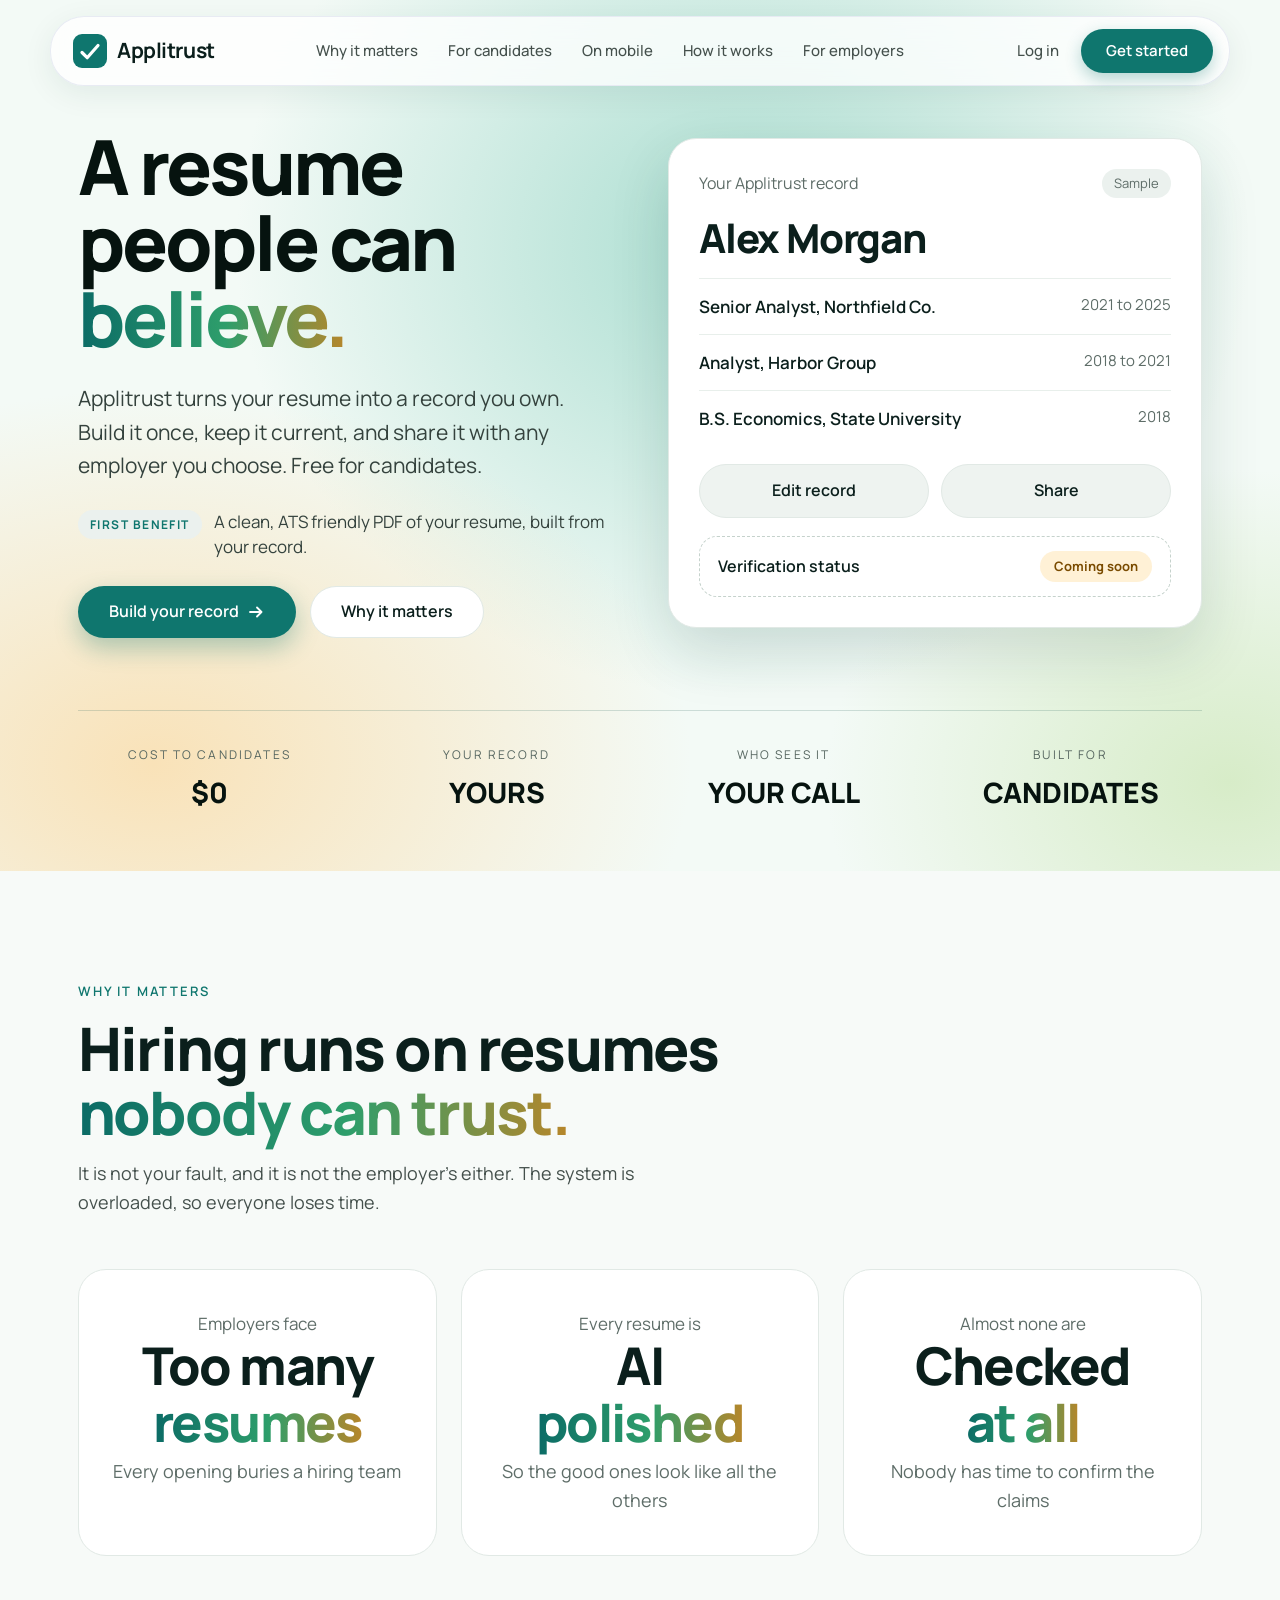
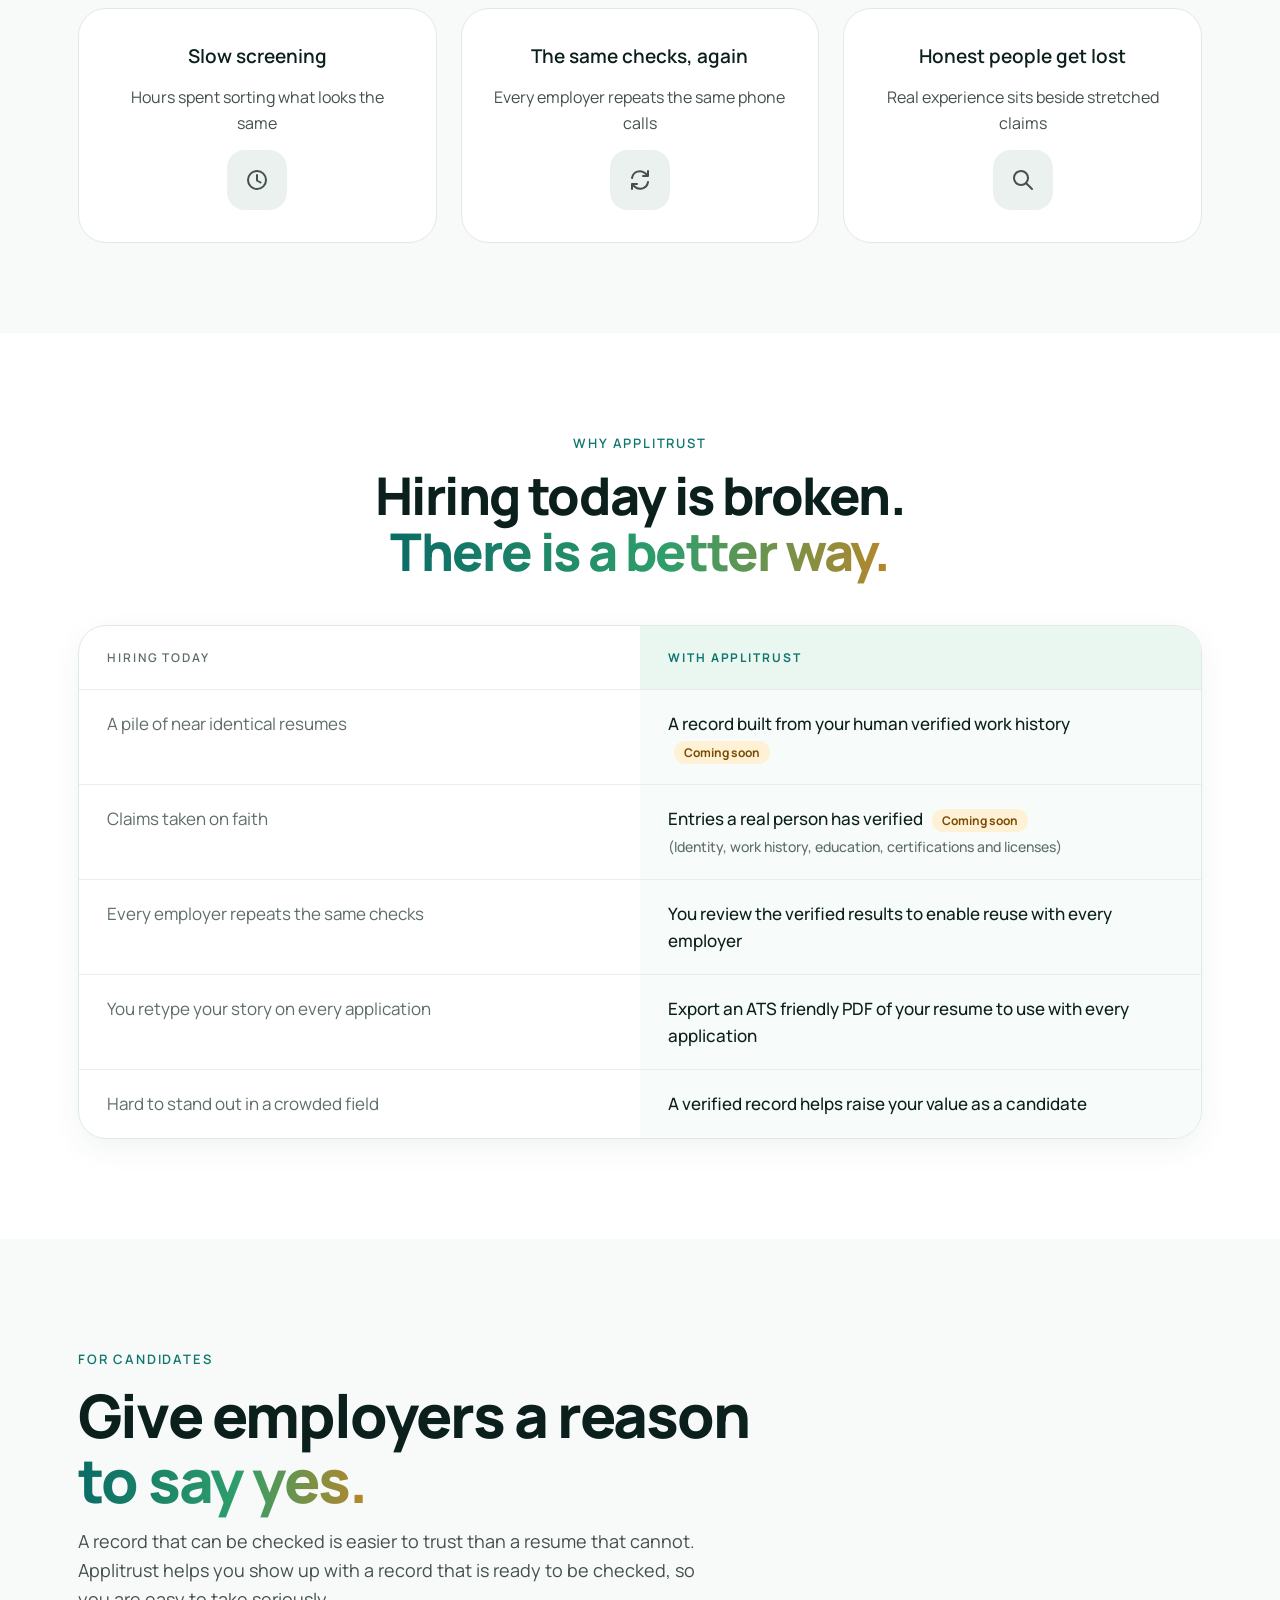
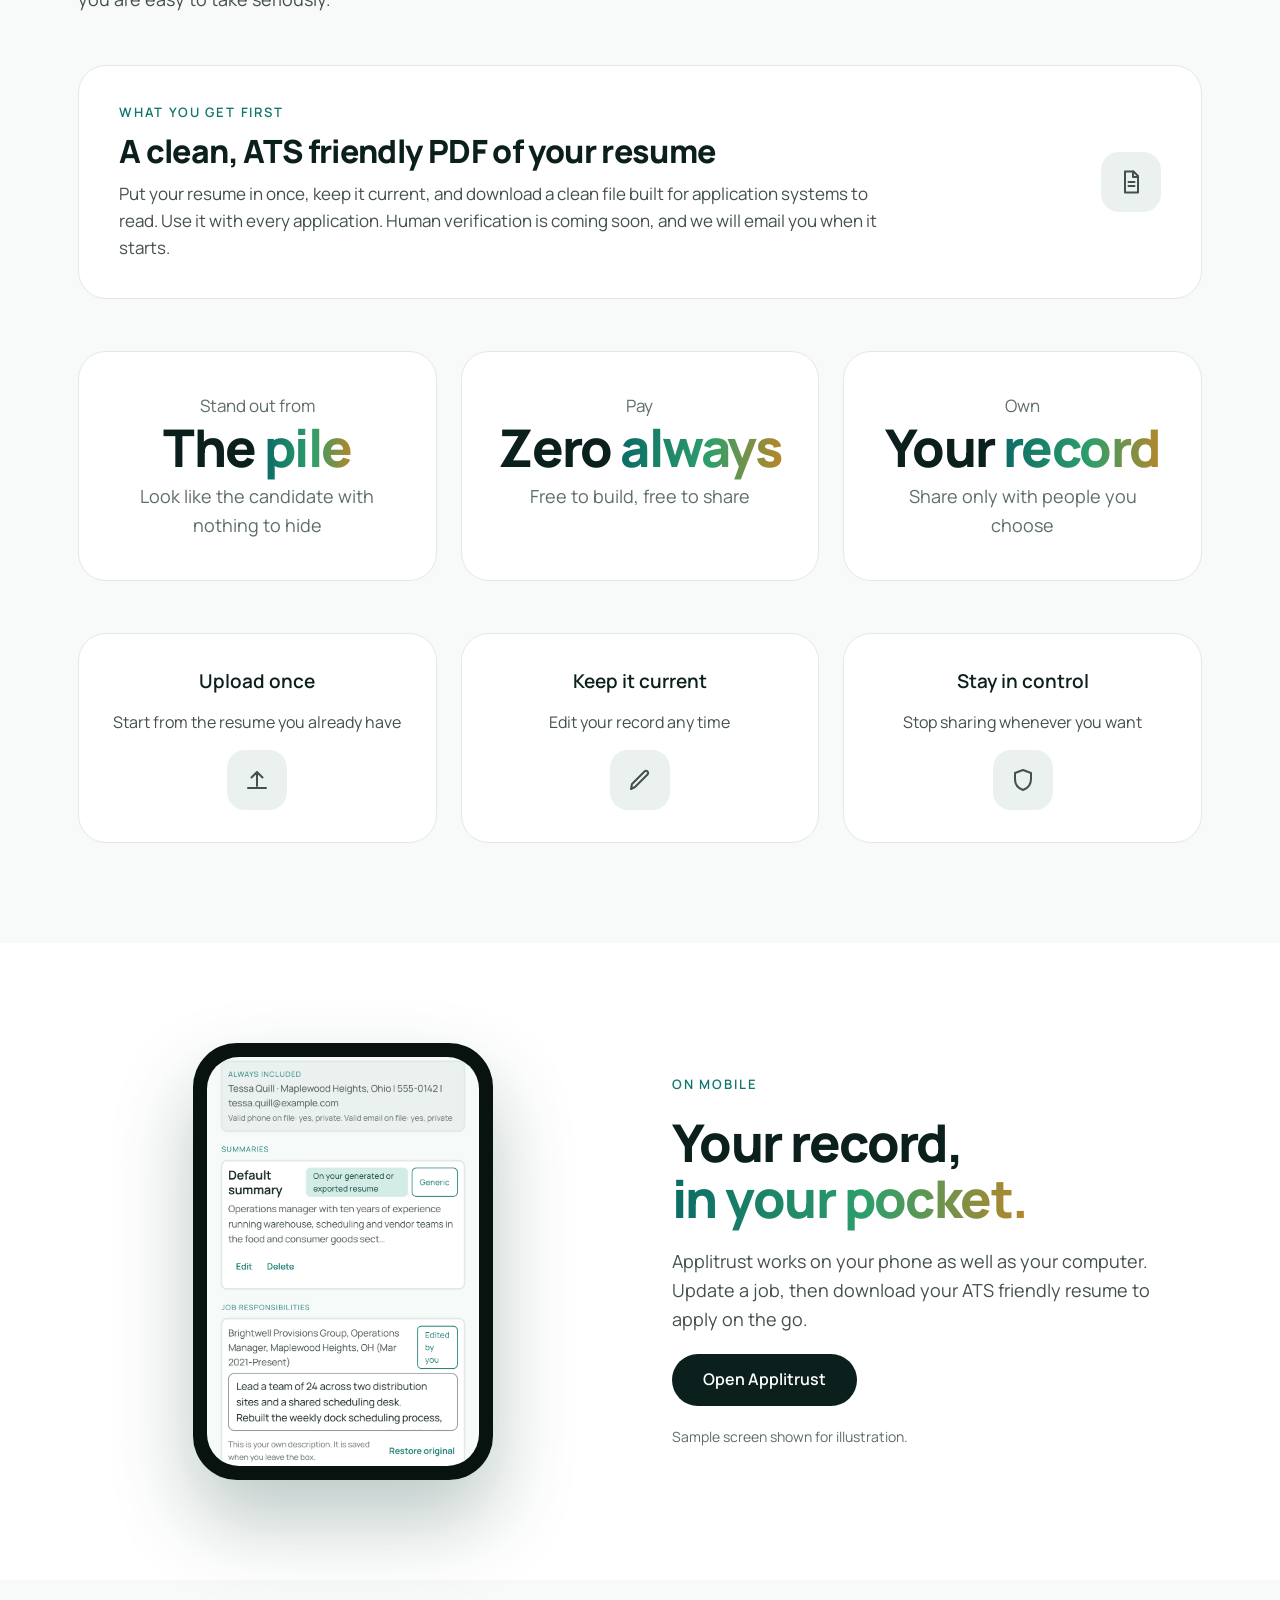
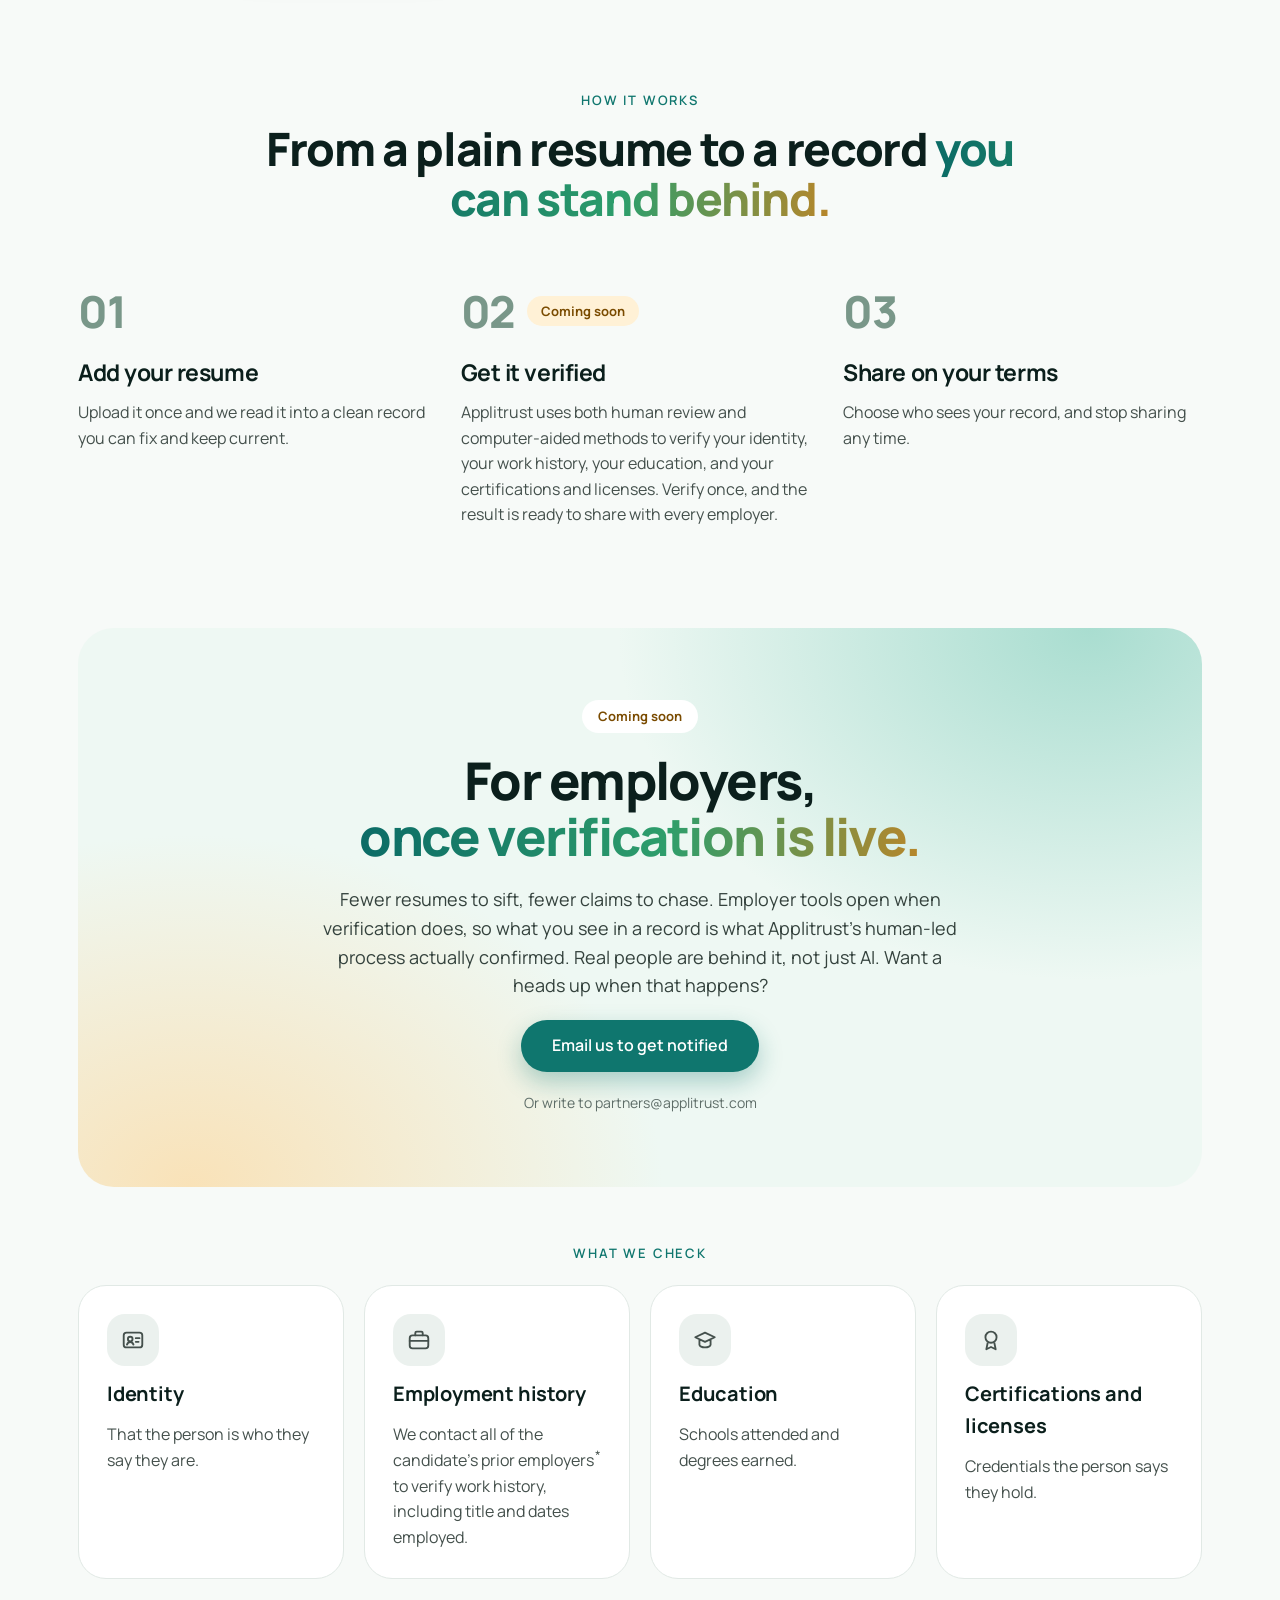
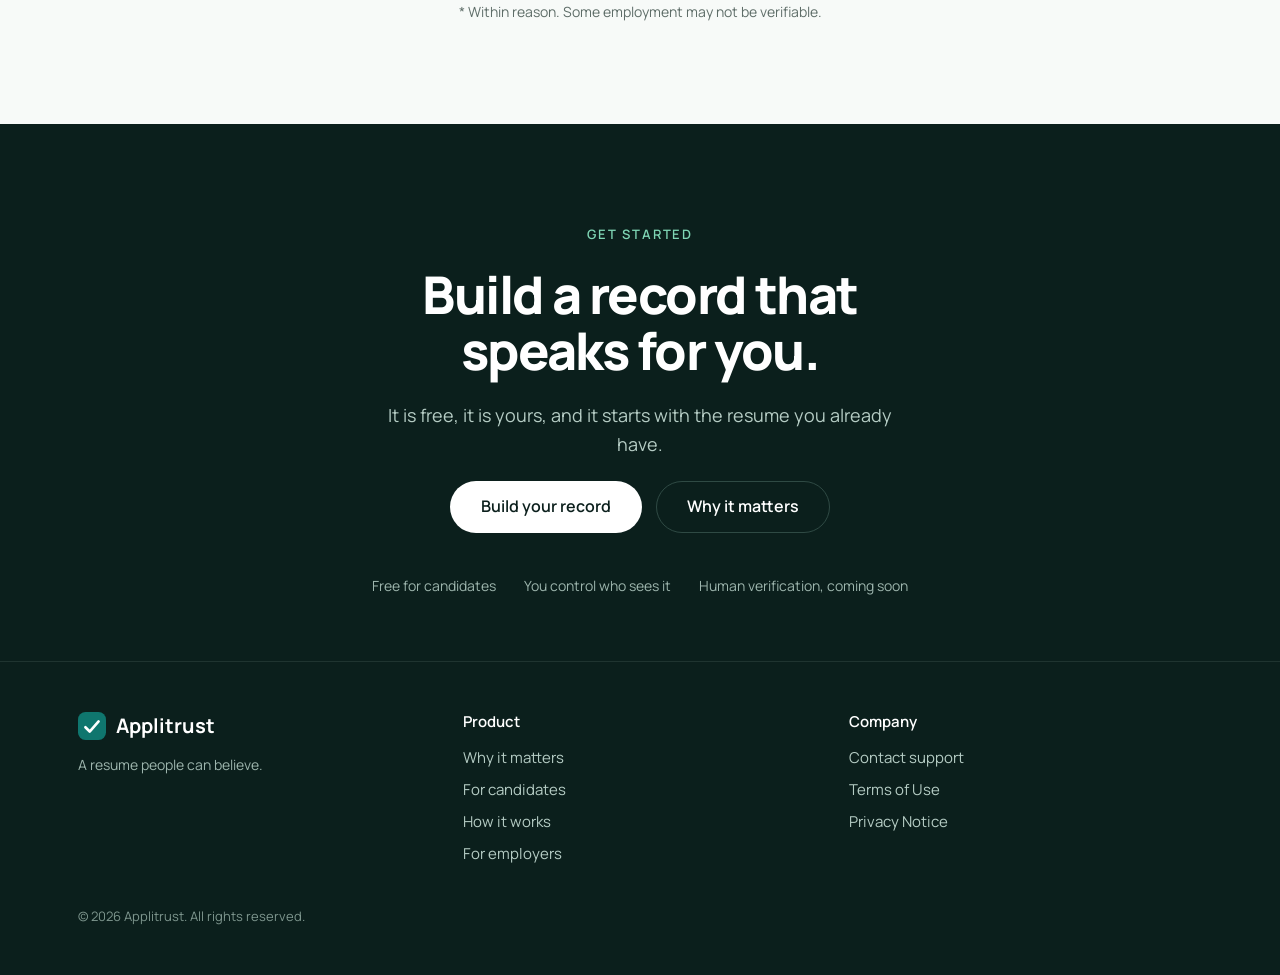
==== commit c3762c9a: "On mobile: the sample phone screen is now a real screenshot of the content manager" ====
--- a/index.html
+++ b/index.html
@@ -5,11 +5,19 @@
 <meta name="viewport" content="width=device-width, initial-scale=1">
 <title>Applitrust: a resume people can believe</title>
 <meta name="description" content="Applitrust turns your resume into a record you own. Build it once, keep it current, and share it with any employer you choose. Free for candidates.">
-<!-- Remove the next line at launch. It keeps search engines away until the site is ready. -->
-<meta name="robots" content="noindex">
+<link rel="canonical" href="https://applitrust.com/">
 <meta property="og:type" content="website">
 <meta property="og:title" content="Applitrust: a resume people can believe">
 <meta property="og:description" content="Applitrust turns your resume into a record you own. Build it once, keep it current, and share it with any employer you choose. Free for candidates.">
+<meta property="og:site_name" content="Applitrust">
+<meta property="og:url" content="https://applitrust.com/">
+<meta property="og:image" content="https://applitrust.com/og-image.png">
+<meta property="og:image:width" content="1200">
+<meta property="og:image:height" content="630">
+<meta property="og:image:alt" content="The Applitrust check logo and the headline A resume people can believe.">
+<meta name="twitter:card" content="summary_large_image">
+<meta name="twitter:title" content="Applitrust: a resume people can believe">
+<meta name="twitter:description" content="Applitrust turns your resume into a record you own. Build it once, keep it current, and share it with any employer you choose. Free for candidates.">
 <link rel="icon" href="data:image/svg+xml,%3Csvg xmlns='http://www.w3.org/2000/svg' viewBox='0 0 34 34'%3E%3Crect width='34' height='34' rx='9' fill='%230F766E'/%3E%3Cpath d='M9 18.5l5.2 5.2L25 11.5' fill='none' stroke='%23fff' stroke-width='3.2' stroke-linecap='round' stroke-linejoin='round'/%3E%3C/svg%3E">
 <!-- This page makes no outside request: the Manrope font, the style sheet and the script are all this site's own files. -->
 <link rel="stylesheet" href="styles.css">
@@ -33,8 +41,8 @@
       <li><a href="#employers">For employers</a></li>
     </ul>
     <div class="nav-actions">
-      <a class="login" href="mailto:betatest@applitrust.com?subject=Applitrust%20beta%20testing" data-app-link>Log in</a>
-      <a class="btn btn-teal btn-sm" href="mailto:betatest@applitrust.com?subject=Applitrust%20beta%20testing" data-app-link>Get started</a>
+      <a class="login" href="https://app.applitrust.com" data-app-link>Log in</a>
+      <a class="btn btn-teal btn-sm" href="https://app.applitrust.com" data-app-link>Get started</a>
     </div>
   </nav>
 </header>
@@ -49,7 +57,7 @@
       <p class="lead">Applitrust turns your resume into a record you own. Build it once, keep it current, and share it with any employer you choose. Free for candidates.</p>
       <div class="first-benefit"><span class="first-benefit-pill">First benefit</span><span class="first-benefit-text">A clean, ATS friendly PDF of your resume, built from your record.</span></div>
       <div class="btn-row">
-        <a class="btn btn-teal btn-shadow" href="mailto:betatest@applitrust.com?subject=Applitrust%20beta%20testing" data-app-link>Build your record<svg width="18" height="18" viewBox="0 0 18 18" aria-hidden="true" focusable="false"><path d="M3 9h11M10 4.5L14.5 9 10 13.5" fill="none" stroke="#fff" stroke-width="1.8" stroke-linecap="round" stroke-linejoin="round"/></svg></a>
+        <a class="btn btn-teal btn-shadow" href="https://app.applitrust.com" data-app-link>Build your record<svg width="18" height="18" viewBox="0 0 18 18" aria-hidden="true" focusable="false"><path d="M3 9h11M10 4.5L14.5 9 10 13.5" fill="none" stroke="#fff" stroke-width="1.8" stroke-linecap="round" stroke-linejoin="round"/></svg></a>
         <a class="btn btn-white" href="#problem">Why it matters</a>
       </div>
     </div>
@@ -155,26 +163,16 @@
 <section id="app" class="band-white" aria-labelledby="app-title">
   <div class="wrap phone-grid">
     <div class="phone-wrap">
-      <!-- SAMPLE SCREEN. To be replaced later with a real screenshot of the Applitrust record screen. -->
-      <div class="phone" role="img" aria-label="Sample phone screen. My record lists three entries: Northfield Co., 2021 to 2025; Harbor Group, 2018 to 2021; State University, 2018. A Verification row is marked Coming soon. A Download my resume button is at the bottom.">
-        <div class="phone-screen" aria-hidden="true">
-          <div class="phone-status"><span>9:41</span><span>Applitrust</span></div>
-          <div class="phone-title">My record</div>
-          <div class="phone-rows">
-            <div class="phone-row"><span>Northfield Co.</span><span class="phone-dates">2021 to 2025</span></div>
-            <div class="phone-row"><span>Harbor Group</span><span class="phone-dates">2018 to 2021</span></div>
-            <div class="phone-row"><span>State University</span><span class="phone-dates">2018</span></div>
-          </div>
-          <div class="phone-verify"><span>Verification</span><span class="soon-dark">Coming soon</span></div>
-          <div class="phone-share">Download my resume</div>
-        </div>
+      <!-- A real screenshot of the Applitrust content manager on a phone (test persona, made-up details only). -->
+      <div class="phone">
+        <div class="phone-screen"><img src="app-screen-mobile.png" width="816" height="1227" alt="The Applitrust content manager on a phone, showing a candidate's contact details, a summary and a job responsibilities box." loading="lazy"></div>
       </div>
     </div>
     <div class="app-copy">
       <div class="eyebrow">On mobile</div>
       <h2 class="h2" id="app-title">Your record,<br><span class="grad">in your pocket.</span></h2>
       <p class="app-lead">Applitrust works on your phone as well as your computer. Update a job, then download your ATS friendly resume to apply on the go.</p>
-      <div><a class="btn btn-dark" href="mailto:betatest@applitrust.com?subject=Applitrust%20beta%20testing" data-app-link>Open Applitrust</a></div>
+      <div><a class="btn btn-dark" href="https://app.applitrust.com" data-app-link>Open Applitrust</a></div>
       <div class="caption">Sample screen shown for illustration.</div>
     </div>
   </div>
@@ -222,7 +220,7 @@
     <h2 class="h2 h2-white" id="cta-title">Build a record that<br>speaks for you.</h2>
     <p class="cta-lead">It is free, it is yours, and it starts with the resume you already have.</p>
     <div class="btn-row btn-row-center">
-      <a class="btn btn-white-solid" href="mailto:betatest@applitrust.com?subject=Applitrust%20beta%20testing" data-app-link>Build your record</a>
+      <a class="btn btn-white-solid" href="https://app.applitrust.com" data-app-link>Build your record</a>
       <a class="btn btn-ghost-dark" href="#problem">Why it matters</a>
     </div>
     <ul class="cta-points">
@@ -254,15 +252,5 @@
   <div class="wrap copyright">&copy; 2026 Applitrust. All rights reserved.</div>
 </footer>
 
-<!-- Pop-up shown by the buttons that used to open the app. Without JavaScript the same buttons are plain email links. To go live later, set APP_URL in script.js. -->
-<dialog class="beta-dialog" id="beta-dialog" aria-labelledby="beta-title" aria-describedby="beta-body">
-  <h2 id="beta-title">Applitrust is in private testing</h2>
-  <p id="beta-body">If you would like to help test the new features, email betatest@applitrust.com.</p>
-  <div class="beta-actions">
-    <a class="btn btn-teal" href="mailto:betatest@applitrust.com?subject=Applitrust%20beta%20testing">Email us</a>
-    <button type="button" class="btn btn-white" data-close>Close</button>
-  </div>
-</dialog>
-
 </body>
 </html>
--- a/styles.css
+++ b/styles.css
@@ -35,8 +35,6 @@
   --dark-copy: #7E968E;
   --dark-eyebrow: #7FD6B5;
   --phone-body: #08130F;
-  --phone-screen: #0F1D19;
-  --phone-text: #E8EBF6;
   --focus-light: #0B1F1C;
   --focus-dark: #FFFFFF;
   /* type */
@@ -130,7 +128,6 @@
 .soon { font-size: 13px; font-weight: 700; color: var(--warn-text); background: var(--warn-bg); border-radius: var(--radius-pill); padding: 5px 14px; white-space: nowrap; }
 .soon-sm { font-size: 12px; padding: 3px 10px; margin-left: 6px; }
 .soon-white { background: #FFFFFF; padding: 6px 16px; }
-.soon-dark { font-size: 12px; font-weight: 700; color: #F2D49A; background: #3A2E12; border-radius: var(--radius-pill); padding: 3px 10px; white-space: nowrap; }
 
 .stats-wrap { padding-bottom: 56px; }
 .stats { border-top: 1px solid rgba(40, 100, 90, 0.2); padding-top: 34px; display: grid; grid-template-columns: repeat(auto-fit, minmax(min(200px, 100%), 1fr)); gap: 24px; text-align: center; }
@@ -185,14 +182,8 @@
 .phone-grid { display: grid; grid-template-columns: repeat(auto-fit, minmax(min(320px, 100%), 1fr)); gap: 64px; align-items: center; }
 .phone-wrap { display: flex; justify-content: center; min-width: 0; }
 .phone { width: 300px; max-width: 100%; background: var(--phone-body); border-radius: 44px; padding: 14px; box-shadow: 0 40px 80px rgba(15, 60, 50, 0.28); }
-.phone-screen { background: var(--phone-screen); border-radius: 32px; padding: 22px 20px 24px; display: flex; flex-direction: column; gap: 14px; color: var(--phone-text); }
-.phone-status { display: flex; justify-content: space-between; font-size: 13px; color: var(--dark-muted); }
-.phone-title { font-weight: 700; font-size: 26px; letter-spacing: -0.02em; color: #FFFFFF; margin-top: 6px; line-height: 1.6; }
-.phone-rows { display: flex; flex-direction: column; font-size: 15px; }
-.phone-row { display: flex; justify-content: space-between; gap: 8px; padding: 12px 0; border-top: 1px solid var(--dark-line); }
-.phone-dates { color: var(--dark-muted); white-space: nowrap; }
-.phone-verify { border: 1px dashed var(--dark-line-2); border-radius: 14px; padding: 11px 14px; display: flex; justify-content: space-between; align-items: center; gap: 8px; font-size: 14px; }
-.phone-share { background: #FFFFFF; color: var(--phone-body); text-align: center; border-radius: var(--radius-pill); padding: 14px 0; font-weight: 600; font-size: 16px; margin-top: 6px; }
+.phone-screen { border-radius: 32px; overflow: hidden; background: #FFFFFF; }
+.phone-screen img { display: block; width: 100%; height: auto; }
 .app-copy { display: flex; flex-direction: column; gap: 20px; min-width: 0; }
 .app-lead { max-width: 480px; }
 .caption { font-size: 14px; color: var(--muted); }
@@ -246,14 +237,6 @@
 /* a page shorter than the screen (the not found page): keep the footer at the bottom instead of floating under the text */
 .page-short { min-height: 100vh; display: flex; flex-direction: column; }
 .page-short main { flex: 1 0 auto; width: 100%; }
-
-/* private testing pop-up (a native dialog element) */
-.beta-dialog { width: min(480px, calc(100vw - 32px)); max-width: none; max-height: calc(100vh - 32px); overflow: auto; padding: 36px 32px 30px; border: 1px solid var(--line); border-radius: var(--radius-card); background: #FFFFFF; color: var(--body); font-family: var(--font); font-size: var(--fs-body); line-height: 1.6; box-shadow: 0 40px 80px rgba(15, 60, 50, 0.28); }
-.beta-dialog::backdrop { background: rgba(11, 31, 28, 0.55); }
-.beta-dialog h2 { font-weight: 800; font-size: clamp(26px, 6vw, 32px); line-height: 1.15; color: var(--ink); letter-spacing: -0.03em; margin-bottom: 14px; }
-.beta-dialog p { font-size: 17px; overflow-wrap: anywhere; }
-.beta-actions { display: flex; flex-wrap: wrap; gap: 12px; margin-top: 26px; }
-.beta-actions .btn { flex: 1 1 140px; }
 
 /* scroll reveal: the hidden state exists only after script.js adds the "js" class and marks an element "rv" */
 .js .rv { opacity: 0; transform: translateY(24px); }
